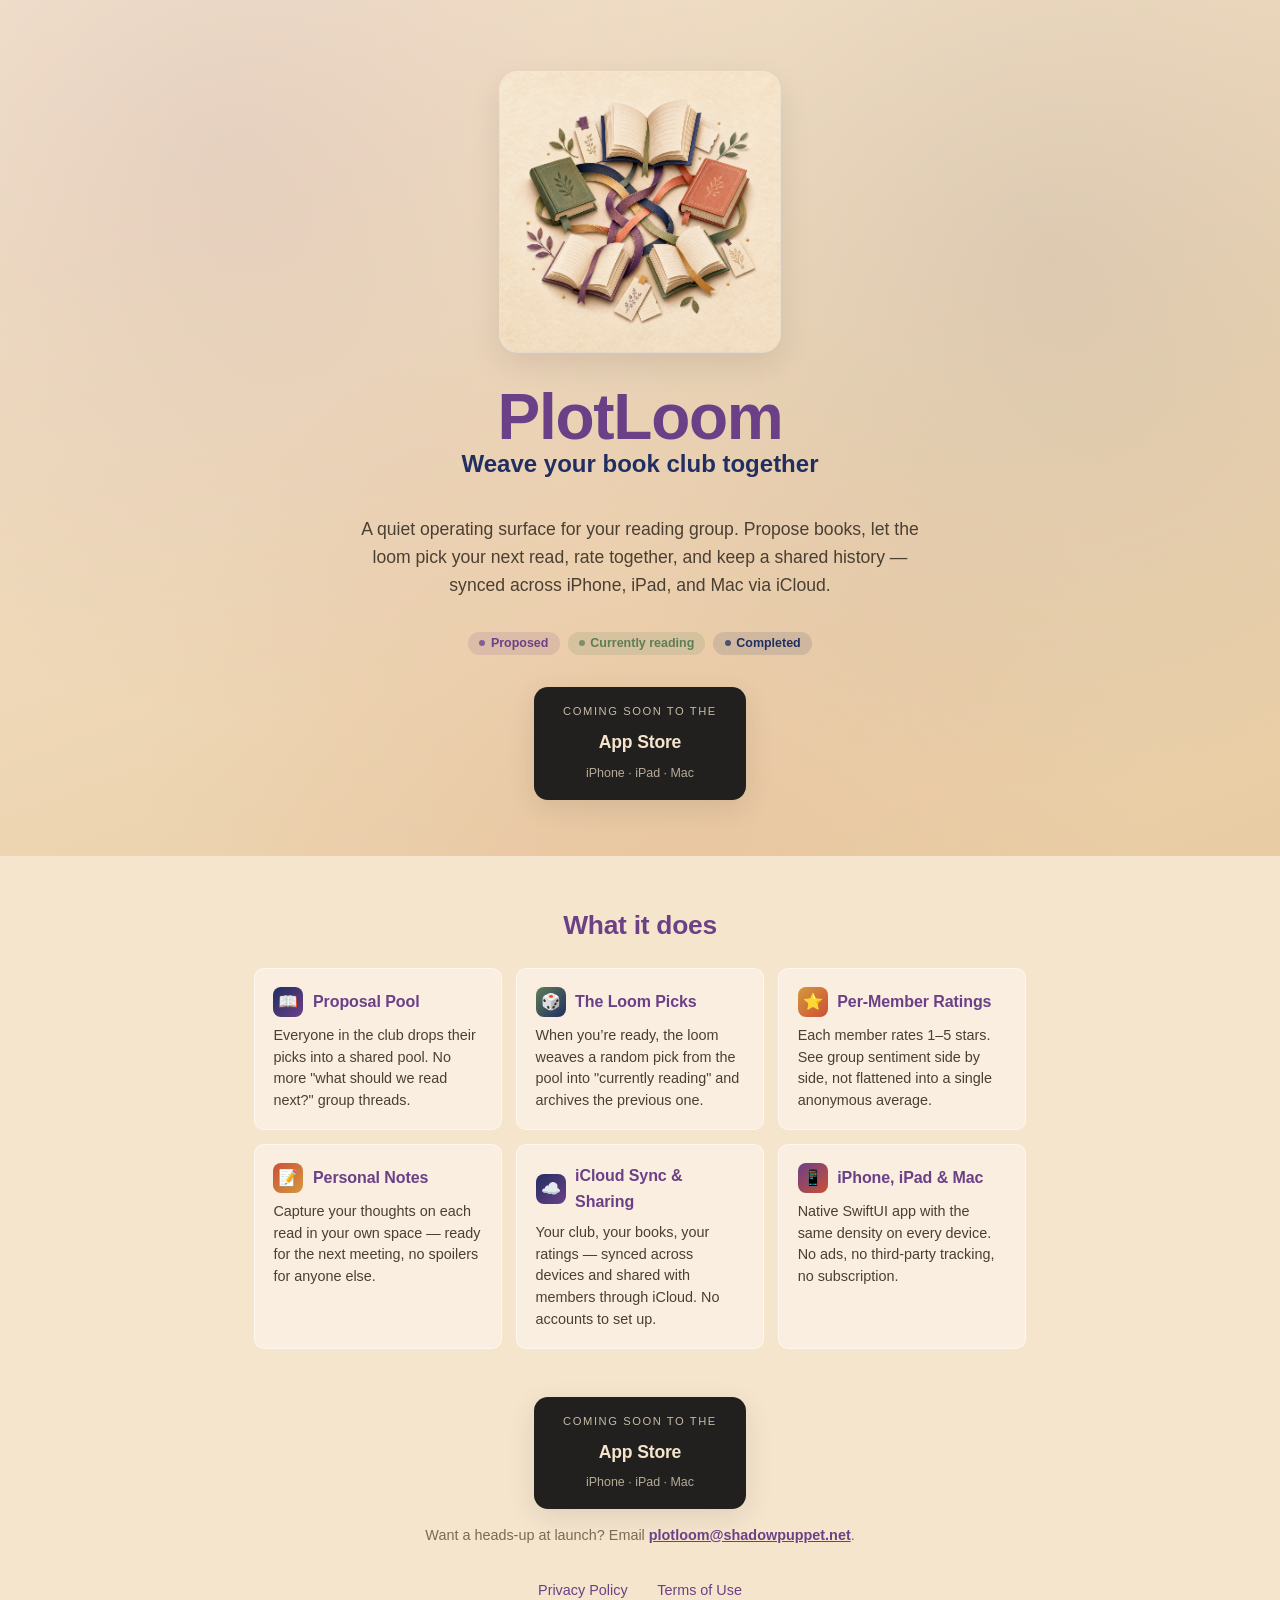
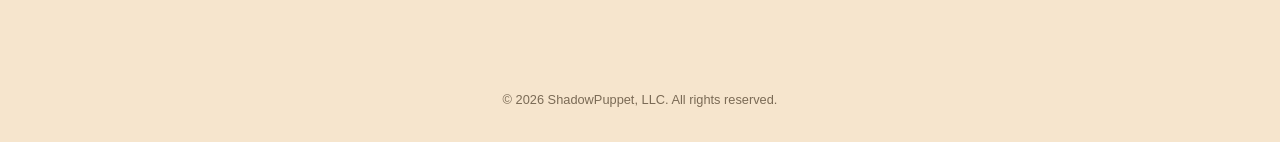
==== index.html @ 13420417 "Initial site with cream/paper landing page, privacy policy, and terms of use Coming-soon promo for P" ====
<!DOCTYPE html>
<html lang="en">
<head>
    <meta charset="UTF-8">
    <meta name="viewport" content="width=device-width, initial-scale=1.0, viewport-fit=cover">
    <meta name="theme-color" content="#F6E5CD" media="(prefers-color-scheme: light)">
    <meta name="theme-color" content="#171519" media="(prefers-color-scheme: dark)">
    <title>PlotLoom — Book Club Companion for iPhone, iPad &amp; Mac</title>
    <meta name="description" content="A quiet operating surface for your book club. Propose books, let the loom pick your next read, rate together, and keep a shared history — synced across iPhone, iPad, and Mac via iCloud.">
    <meta name="keywords" content="book club app, reading group app, book picker, book ratings, reading tracker, book club companion, iCloud book club, shared reading list, group reading app, book proposal pool, book club ratings, reading group iPhone, reading group iPad, book club Mac">
    <meta name="author" content="ShadowPuppet, LLC">

    <link rel="icon" type="image/png" sizes="128x128" href="assets/favicon-128.png">
    <link rel="apple-touch-icon" href="assets/app-icon-256.png">

    <!-- Social sharing -->
    <meta property="og:title" content="PlotLoom — Weave Your Book Club Together">
    <meta property="og:description" content="Propose books, let the loom pick your next read, rate together, and keep a shared history. iPhone, iPad, and Mac. Synced via iCloud.">
    <meta property="og:type" content="website">
    <meta property="og:url" content="https://plotloom.shadowpuppet.net/">
    <meta property="og:image" content="https://plotloom.shadowpuppet.net/assets/hero.png">
    <meta property="og:site_name" content="PlotLoom">
    <meta property="og:locale" content="en_US">
    <meta name="twitter:card" content="summary_large_image">
    <meta name="twitter:title" content="PlotLoom — Weave Your Book Club Together">
    <meta name="twitter:description" content="A quiet operating surface for your book club. Propose, pick, rate, and remember — together.">
    <meta name="twitter:image" content="https://plotloom.shadowpuppet.net/assets/hero.png">
    <link rel="canonical" href="https://plotloom.shadowpuppet.net/">

    <style>
        /* ---------- PlotLoom design tokens (mirror PlotLoomStyle.swift) ---------- */
        :root {
            --paper:        #F6E5CD;  /* PlotLoomStyle.paper */
            --parchment:    #E8CCA3;  /* PlotLoomStyle.parchment */
            --paper-deep:   #EFD8B5;
            --ink:          #21201F;  /* PlotLoomStyle.ink (light) */
            --ink-soft:     #4a3f33;
            --muted:        #7a6a55;
            --indigo:       #212E61;  /* PlotLoomStyle.indigo */
            --plum:         #6B4087;  /* PlotLoomStyle.plum + AccentColor */
            --plum-deep:    #4f2d65;
            --sage:         #5E7D57;  /* PlotLoomStyle.sage */
            --coral:        #CC4F36;  /* PlotLoomStyle.coral */
            --gold:         #D4993D;  /* PlotLoomStyle.gold */
            --card-fill:    rgba(255,255,255,0.36);
            --card-stroke:  rgba(255,255,255,0.50);
            --tint-bg:      rgba(107, 64, 135, 0.13);   /* plum @ 13% — matches TintedCapsuleLabel */
            --shadow-ink:   rgba(33, 32, 31, 0.10);
        }
        @media (prefers-color-scheme: dark) {
            :root {
                --paper:        #171519;  /* dark gradient stop 1 */
                --parchment:    #1F212E;  /* dark gradient stop 2 */
                --paper-deep:   #2E2133;  /* dark gradient stop 3 */
                --ink:          #F8EBD6;  /* PlotLoomStyle.ink (dark) */
                --ink-soft:     #d4c3a8;
                --muted:        #b8a088;
                --indigo:       #94A6F0;
                --plum:         #C291D6;
                --plum-deep:    #d49ab5;
                --sage:         #A8C290;
                --coral:        #F57A59;
                --gold:         #F0B85C;
                --card-fill:    rgba(255,255,255,0.06);
                --card-stroke:  rgba(255,255,255,0.14);
                --tint-bg:      rgba(194, 145, 214, 0.16);
                --shadow-ink:   rgba(0, 0, 0, 0.40);
            }
        }

        * { margin: 0; padding: 0; box-sizing: border-box; }
        html { -webkit-text-size-adjust: 100%; }
        body {
            font-family: -apple-system, BlinkMacSystemFont, "Segoe UI", Roboto, "Helvetica Neue", sans-serif;
            color: var(--ink);
            line-height: 1.6;
            background: var(--paper);
            -webkit-font-smoothing: antialiased;
            min-height: 100dvh;
        }
        a { color: var(--plum); }

        /* ---------- Hero (mirrors PlotLoomStyle.screenGradient) ---------- */
        .hero {
            background:
                radial-gradient(circle at 18% 18%, rgba(107, 64, 135, 0.10), transparent 45%),
                radial-gradient(circle at 82% 30%, rgba(33, 46, 97, 0.09), transparent 45%),
                radial-gradient(circle at 50% 92%, rgba(204, 79, 54, 0.08), transparent 50%),
                linear-gradient(160deg, var(--paper) 0%, var(--parchment) 100%);
            text-align: center;
            padding: clamp(2.5rem, 7vw, 4.5rem) clamp(1rem, 4vw, 2rem) clamp(2rem, 6vw, 3.5rem);
            position: relative;
            overflow: hidden;
        }
        @media (prefers-color-scheme: dark) {
            .hero {
                background:
                    radial-gradient(circle at 18% 18%, rgba(194, 145, 214, 0.12), transparent 45%),
                    radial-gradient(circle at 82% 30%, rgba(148, 166, 240, 0.10), transparent 45%),
                    linear-gradient(160deg, var(--paper) 0%, var(--parchment) 60%, var(--paper-deep) 100%);
            }
        }
        .hero-inner {
            display: flex;
            flex-direction: column;
            align-items: center;
            gap: clamp(1.2rem, 3vw, 2rem);
            max-width: 760px;
            margin: 0 auto;
            position: relative;
        }
        .hero-art {
            width: clamp(180px, 40vw, 280px);
            height: auto;
            border-radius: 18px;
            box-shadow:
                0 12px 32px var(--shadow-ink),
                0 0 0 1px var(--card-stroke);
            background: var(--paper);
        }
        .hero h1 {
            font-size: clamp(2.4rem, 9vw, 4rem);
            font-weight: 800;
            letter-spacing: -0.02em;
            color: var(--plum);
            line-height: 1.05;
        }
        .hero .tagline {
            font-size: clamp(1.1rem, 4vw, 1.5rem);
            margin-top: -0.4rem;
            color: var(--indigo);
            font-weight: 600;
        }
        .hero .subtitle {
            font-size: clamp(0.95rem, 2.8vw, 1.1rem);
            color: var(--ink-soft);
            max-width: 560px;
        }

        /* ---------- App-style status pills (mirrors TintedCapsuleLabel) ---------- */
        .pills {
            display: flex;
            flex-wrap: wrap;
            justify-content: center;
            gap: 0.5rem;
        }
        .pill {
            display: inline-flex;
            align-items: center;
            gap: 0.35rem;
            font-size: 0.78rem;
            font-weight: 600;
            padding: 0.35rem 0.7rem;
            border-radius: 999px;
            line-height: 1;
        }
        .pill.proposed { color: var(--plum);   background: rgba(107, 64, 135, 0.13); }
        .pill.current  { color: var(--sage);   background: rgba(94, 125, 87, 0.15); }
        .pill.completed{ color: var(--indigo); background: rgba(33, 46, 97, 0.13); }
        .pill.coral    { color: var(--coral);  background: rgba(204, 79, 54, 0.13); }
        .pill .dot { width: 6px; height: 6px; border-radius: 50%; background: currentColor; opacity: 0.75; }

        /* ---------- Coming-soon CTA ---------- */
        .coming-soon {
            display: inline-flex;
            flex-direction: column;
            align-items: center;
            gap: 0.45rem;
            background: var(--ink);
            color: var(--paper);
            text-decoration: none;
            padding: 1rem 1.8rem;
            border-radius: 14px;
            font-weight: 600;
            box-shadow: 0 8px 28px var(--shadow-ink);
            min-height: 64px;
            transition: transform 0.15s ease, box-shadow 0.15s ease;
        }
        .coming-soon:hover {
            transform: translateY(-2px);
            box-shadow: 0 12px 32px var(--shadow-ink);
        }
        .coming-soon .label-small {
            font-size: 0.7rem;
            text-transform: uppercase;
            letter-spacing: 0.14em;
            opacity: 0.78;
            font-weight: 500;
        }
        .coming-soon .label-big {
            font-size: 1.1rem;
            font-weight: 600;
            letter-spacing: -0.01em;
        }
        .coming-soon .platforms {
            font-size: 0.78rem;
            opacity: 0.7;
            font-weight: 400;
        }

        /* ---------- Content ---------- */
        .content {
            max-width: 820px;
            margin: 0 auto;
            padding: clamp(2rem, 5vw, 3rem) clamp(1rem, 4vw, 1.5rem);
        }
        .features h2 {
            color: var(--plum);
            font-size: clamp(1.3rem, 4vw, 1.65rem);
            margin-bottom: 1.4rem;
            text-align: center;
            font-weight: 700;
            letter-spacing: -0.01em;
        }
        .feature-grid {
            display: grid;
            grid-template-columns: repeat(auto-fit, minmax(min(100%, 240px), 1fr));
            gap: 0.9rem;
            margin-bottom: 2rem;
        }
        /* Card style mirrors plotLoomCard modifier: white @ 36% fill, white @ 50% stroke, radius 8 */
        .feature {
            background: var(--card-fill);
            border-radius: 10px;
            padding: 1.1rem 1.15rem;
            border: 1px solid var(--card-stroke);
            display: flex;
            flex-direction: column;
            gap: 0.5rem;
        }
        .feature-head {
            display: flex;
            align-items: center;
            gap: 0.6rem;
        }
        .feature-icon {
            width: 30px;
            height: 30px;
            border-radius: 8px;
            display: flex;
            align-items: center;
            justify-content: center;
            font-size: 1rem;
            color: var(--paper);
            flex-shrink: 0;
        }
        .feature-icon.plum   { background: linear-gradient(135deg, var(--indigo), var(--plum)); }
        .feature-icon.sage   { background: linear-gradient(135deg, var(--sage), var(--indigo)); }
        .feature-icon.coral  { background: linear-gradient(135deg, var(--coral), var(--gold)); }
        .feature-icon.gold   { background: linear-gradient(135deg, var(--gold), var(--coral)); }
        .feature-icon.indigo { background: linear-gradient(135deg, var(--indigo), var(--plum)); }
        .feature-icon.plumcoral { background: linear-gradient(135deg, var(--plum), var(--coral)); }

        .feature strong {
            color: var(--plum);
            font-size: 1rem;
            font-weight: 700;
            letter-spacing: -0.005em;
        }
        .feature p {
            font-size: 0.9rem;
            color: var(--ink-soft);
            line-height: 1.5;
        }

        /* ---------- Mid CTA + notify ---------- */
        .mid-cta {
            text-align: center;
            margin: clamp(2rem, 6vw, 3rem) 0 1rem;
        }
        .mid-cta .notify-line {
            margin-top: 0.9rem;
            font-size: 0.9rem;
            color: var(--muted);
        }
        .mid-cta .notify-line a { font-weight: 600; }

        .links {
            text-align: center;
            margin: 2rem 0 1rem;
            font-size: 0.9rem;
        }
        .links a {
            color: var(--plum);
            text-decoration: none;
            margin: 0 0.8rem;
        }
        .links a:hover { text-decoration: underline; }

        footer {
            text-align: center;
            padding: 1.5rem 1rem 2rem;
            padding-bottom: max(2rem, env(safe-area-inset-bottom));
            font-size: 0.8rem;
            color: var(--muted);
        }

        @media (prefers-reduced-motion: reduce) {
            * { transition: none !important; animation: none !important; }
        }
    </style>
</head>
<body>
    <div class="hero">
        <div class="hero-inner">
            <img class="hero-art" src="assets/hero.png" alt="Open books woven together with colored ribbons, surrounded by parchment bookmarks and pressed leaves" width="600" height="600">

            <div>
                <h1>PlotLoom</h1>
                <div class="tagline">Weave your book club together</div>
            </div>

            <div class="subtitle">A quiet operating surface for your reading group. Propose books, let the loom pick your next read, rate together, and keep a shared history — synced across iPhone, iPad, and Mac via iCloud.</div>

            <div class="pills" aria-label="Book status types in PlotLoom">
                <span class="pill proposed"><span class="dot"></span>Proposed</span>
                <span class="pill current"><span class="dot"></span>Currently reading</span>
                <span class="pill completed"><span class="dot"></span>Completed</span>
            </div>

            <a href="mailto:plotloom@shadowpuppet.net?subject=Notify%20me%20when%20PlotLoom%20launches" class="coming-soon" aria-label="Email plotloom@shadowpuppet.net to be notified when PlotLoom launches">
                <span class="label-small">Coming soon to the</span>
                <span class="label-big">App Store</span>
                <span class="platforms">iPhone · iPad · Mac</span>
            </a>
        </div>
    </div>

    <div class="content">
        <div class="features">
            <h2>What it does</h2>
            <div class="feature-grid">
                <div class="feature">
                    <div class="feature-head">
                        <div class="feature-icon plum" aria-hidden="true">📖</div>
                        <strong>Proposal Pool</strong>
                    </div>
                    <p>Everyone in the club drops their picks into a shared pool. No more &quot;what should we read next?&quot; group threads.</p>
                </div>
                <div class="feature">
                    <div class="feature-head">
                        <div class="feature-icon sage" aria-hidden="true">🎲</div>
                        <strong>The Loom Picks</strong>
                    </div>
                    <p>When you&rsquo;re ready, the loom weaves a random pick from the pool into &quot;currently reading&quot; and archives the previous one.</p>
                </div>
                <div class="feature">
                    <div class="feature-head">
                        <div class="feature-icon gold" aria-hidden="true">⭐</div>
                        <strong>Per-Member Ratings</strong>
                    </div>
                    <p>Each member rates 1&ndash;5 stars. See group sentiment side by side, not flattened into a single anonymous average.</p>
                </div>
                <div class="feature">
                    <div class="feature-head">
                        <div class="feature-icon coral" aria-hidden="true">📝</div>
                        <strong>Personal Notes</strong>
                    </div>
                    <p>Capture your thoughts on each read in your own space &mdash; ready for the next meeting, no spoilers for anyone else.</p>
                </div>
                <div class="feature">
                    <div class="feature-head">
                        <div class="feature-icon indigo" aria-hidden="true">☁️</div>
                        <strong>iCloud Sync &amp; Sharing</strong>
                    </div>
                    <p>Your club, your books, your ratings &mdash; synced across devices and shared with members through iCloud. No accounts to set up.</p>
                </div>
                <div class="feature">
                    <div class="feature-head">
                        <div class="feature-icon plumcoral" aria-hidden="true">📱</div>
                        <strong>iPhone, iPad &amp; Mac</strong>
                    </div>
                    <p>Native SwiftUI app with the same density on every device. No ads, no third-party tracking, no subscription.</p>
                </div>
            </div>
        </div>

        <div class="mid-cta">
            <a href="mailto:plotloom@shadowpuppet.net?subject=Notify%20me%20when%20PlotLoom%20launches" class="coming-soon" aria-label="Email plotloom@shadowpuppet.net to be notified when PlotLoom launches">
                <span class="label-small">Coming soon to the</span>
                <span class="label-big">App Store</span>
                <span class="platforms">iPhone · iPad · Mac</span>
            </a>
            <div class="notify-line">
                Want a heads-up at launch? Email <a href="mailto:plotloom@shadowpuppet.net">plotloom@shadowpuppet.net</a>.
            </div>
        </div>

        <div class="links">
            <a href="privacy.html">Privacy Policy</a>
            <a href="terms.html">Terms of Use</a>
        </div>
    </div>

    <footer>
        &copy; 2026 ShadowPuppet, LLC. All rights reserved.
    </footer>
</body>
</html>
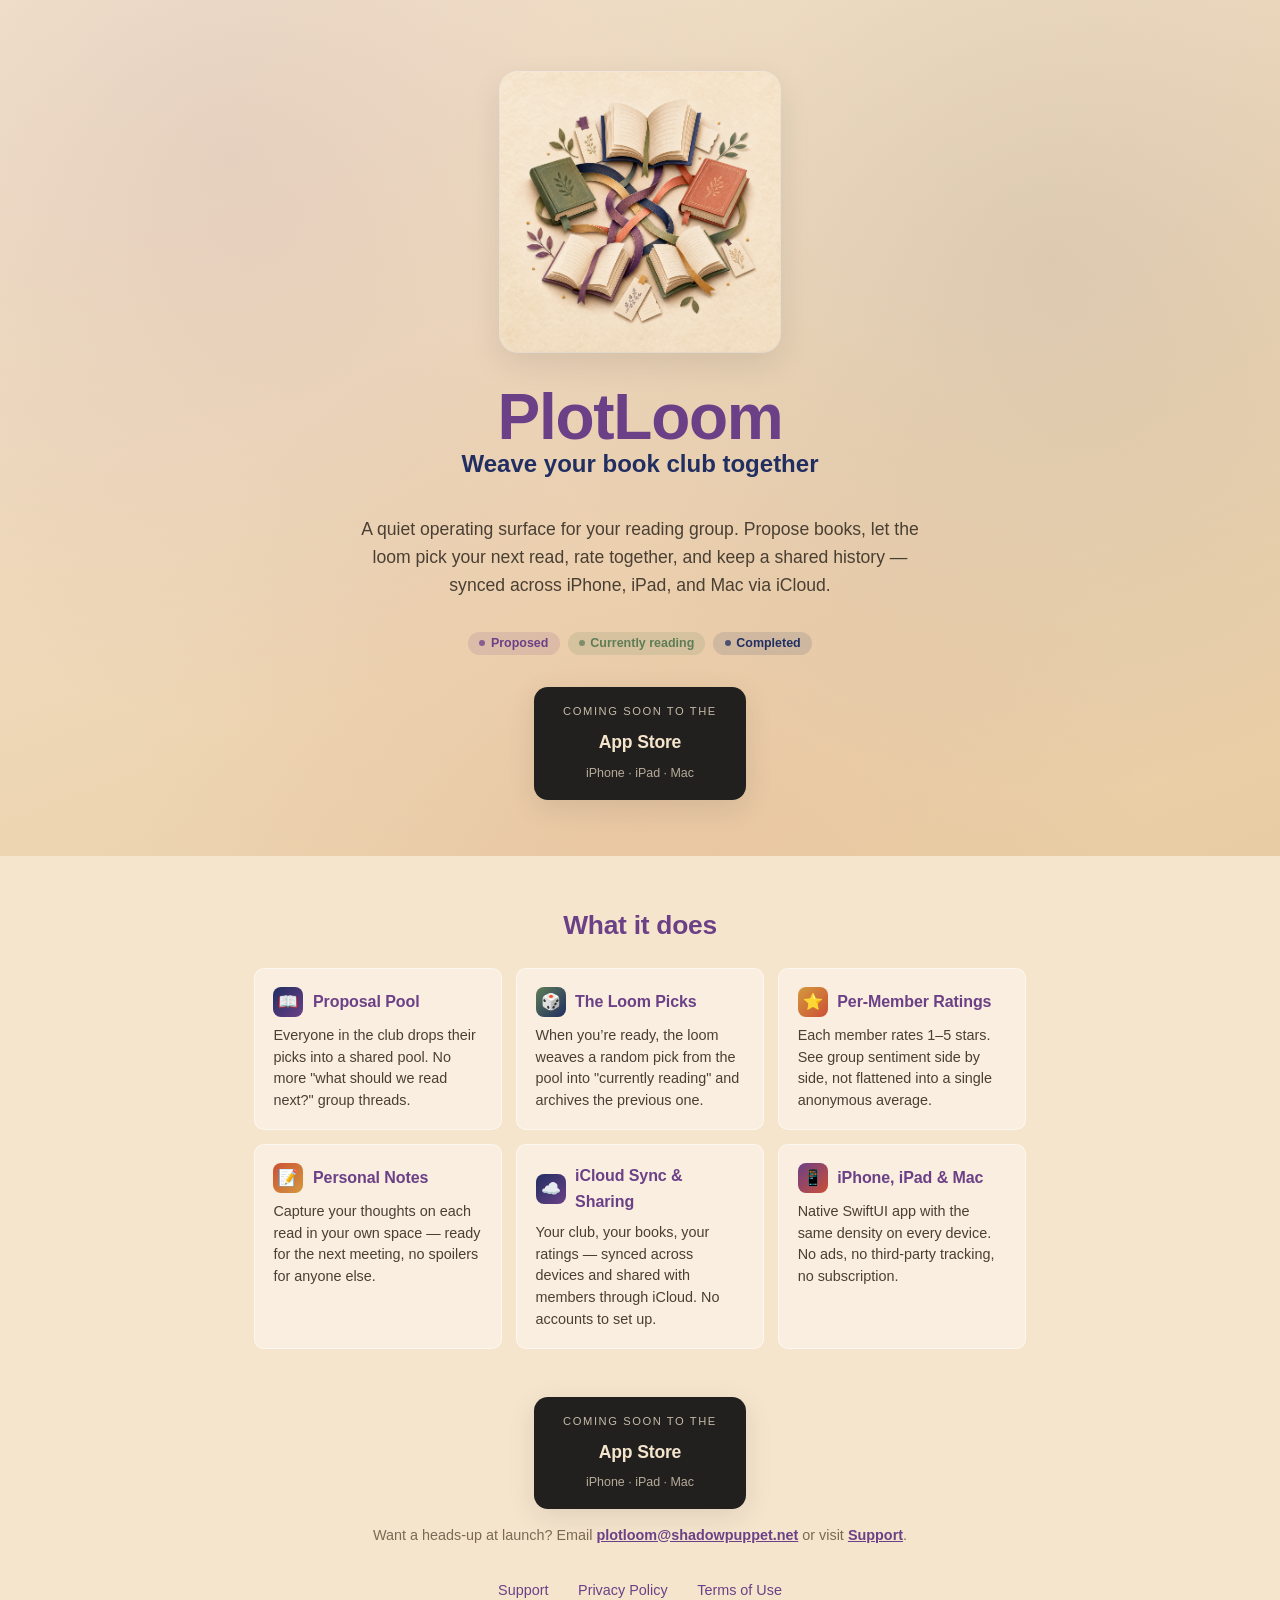
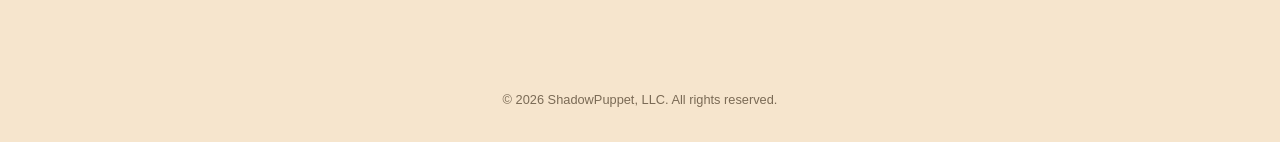
==== commit 8efda19c: "Add /support page with FAQ and contact email Provides an App Store Connect-suitable Support URL: htt" ====
--- a/index.html
+++ b/index.html
@@ -382,11 +382,12 @@
                 <span class="platforms">iPhone · iPad · Mac</span>
             </a>
             <div class="notify-line">
-                Want a heads-up at launch? Email <a href="mailto:plotloom@shadowpuppet.net">plotloom@shadowpuppet.net</a>.
+                Want a heads-up at launch? Email <a href="mailto:plotloom@shadowpuppet.net">plotloom@shadowpuppet.net</a> or visit <a href="support.html">Support</a>.
             </div>
         </div>
 
         <div class="links">
+            <a href="support.html">Support</a>
             <a href="privacy.html">Privacy Policy</a>
             <a href="terms.html">Terms of Use</a>
         </div>
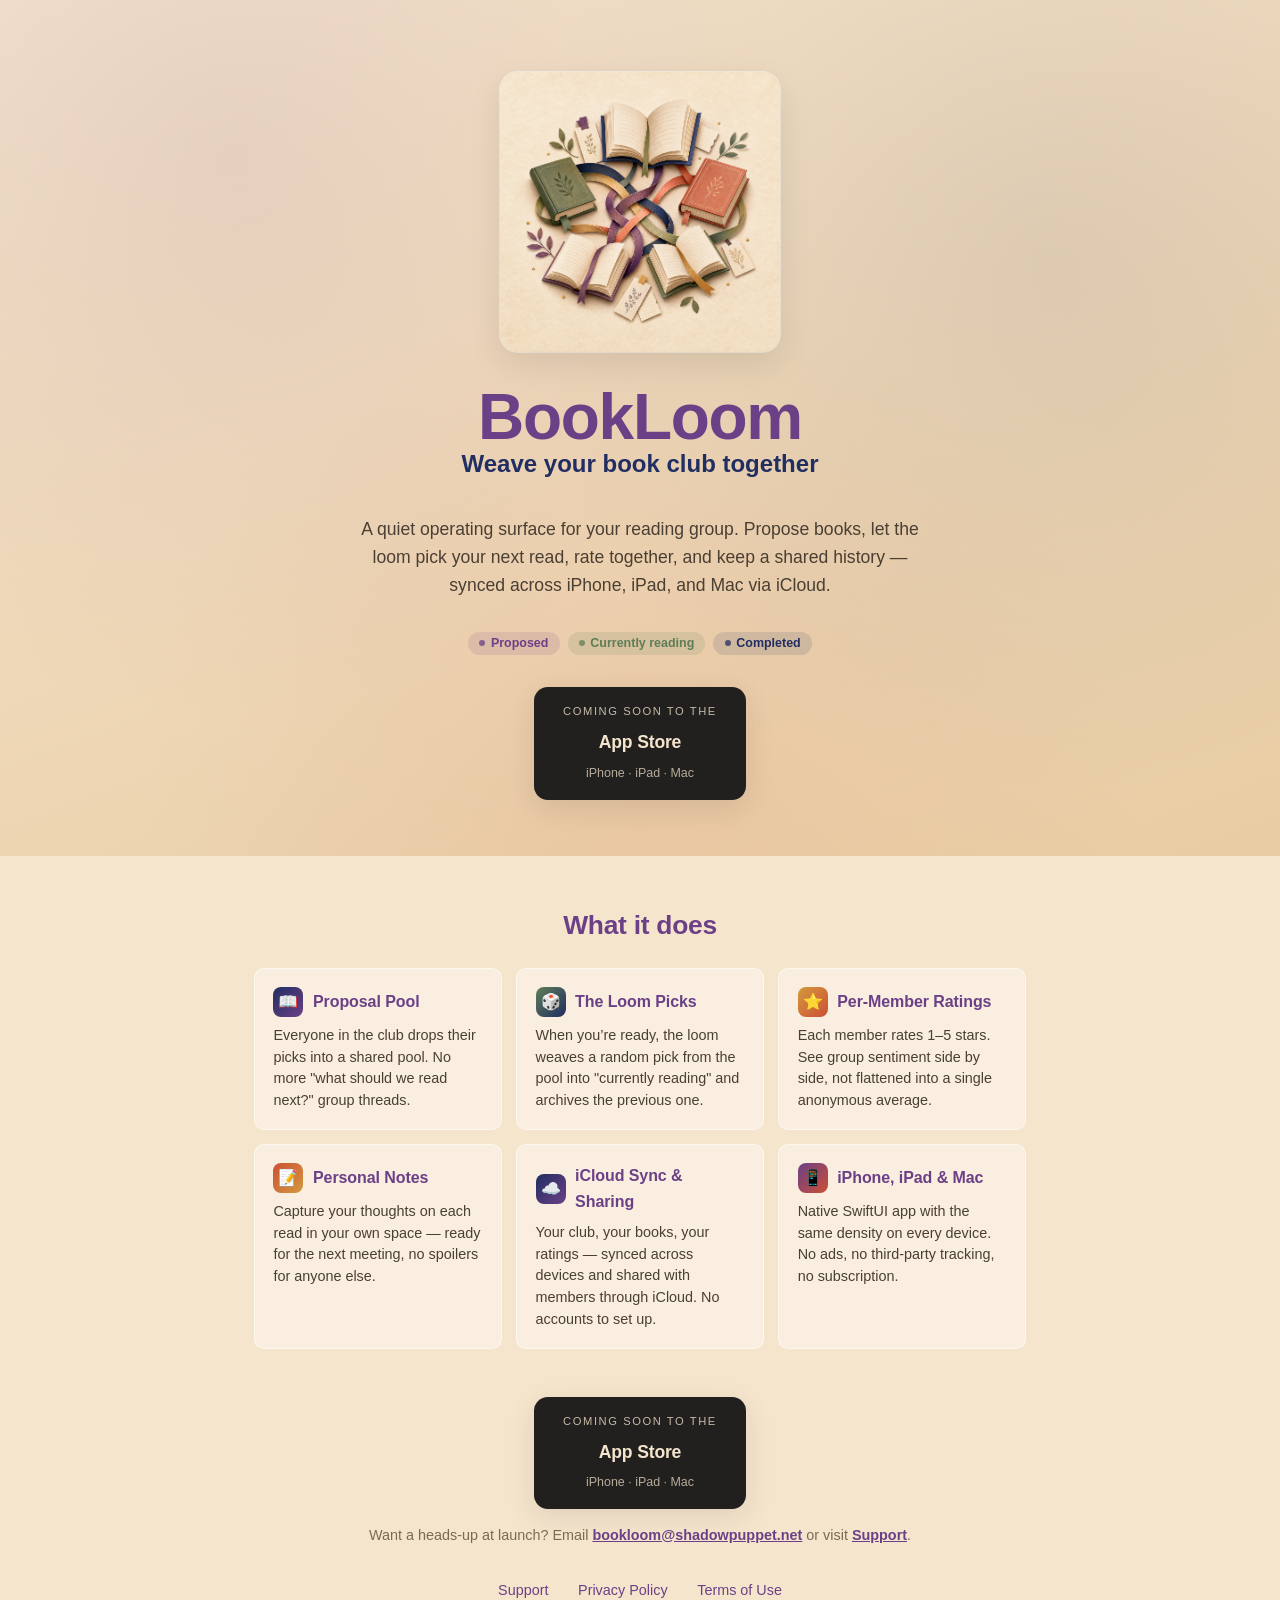
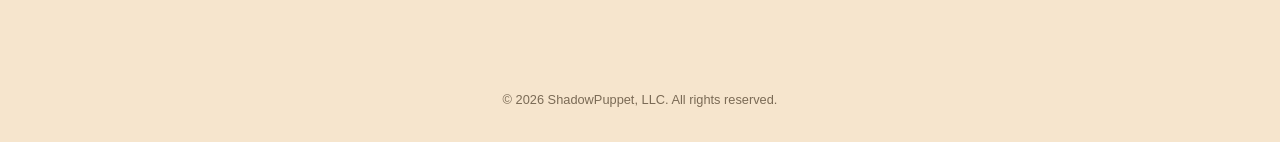
==== commit 8079e52c: "update name" ====
--- a/index.html
+++ b/index.html
@@ -5,7 +5,7 @@
     <meta name="viewport" content="width=device-width, initial-scale=1.0, viewport-fit=cover">
     <meta name="theme-color" content="#F6E5CD" media="(prefers-color-scheme: light)">
     <meta name="theme-color" content="#171519" media="(prefers-color-scheme: dark)">
-    <title>PlotLoom — Book Club Companion for iPhone, iPad &amp; Mac</title>
+    <title>BookLoom: Book Club Planner for iPhone, iPad &amp; Mac</title>
     <meta name="description" content="A quiet operating surface for your book club. Propose books, let the loom pick your next read, rate together, and keep a shared history — synced across iPhone, iPad, and Mac via iCloud.">
     <meta name="keywords" content="book club app, reading group app, book picker, book ratings, reading tracker, book club companion, iCloud book club, shared reading list, group reading app, book proposal pool, book club ratings, reading group iPhone, reading group iPad, book club Mac">
     <meta name="author" content="ShadowPuppet, LLC">
@@ -14,34 +14,34 @@
     <link rel="apple-touch-icon" href="assets/app-icon-256.png">
 
     <!-- Social sharing -->
-    <meta property="og:title" content="PlotLoom — Weave Your Book Club Together">
+    <meta property="og:title" content="BookLoom: Book Club Planner">
     <meta property="og:description" content="Propose books, let the loom pick your next read, rate together, and keep a shared history. iPhone, iPad, and Mac. Synced via iCloud.">
     <meta property="og:type" content="website">
-    <meta property="og:url" content="https://plotloom.shadowpuppet.net/">
-    <meta property="og:image" content="https://plotloom.shadowpuppet.net/assets/hero.png">
-    <meta property="og:site_name" content="PlotLoom">
+    <meta property="og:url" content="https://bookloom.shadowpuppet.net/">
+    <meta property="og:image" content="https://bookloom.shadowpuppet.net/assets/hero.png">
+    <meta property="og:site_name" content="BookLoom">
     <meta property="og:locale" content="en_US">
     <meta name="twitter:card" content="summary_large_image">
-    <meta name="twitter:title" content="PlotLoom — Weave Your Book Club Together">
+    <meta name="twitter:title" content="BookLoom: Book Club Planner">
     <meta name="twitter:description" content="A quiet operating surface for your book club. Propose, pick, rate, and remember — together.">
-    <meta name="twitter:image" content="https://plotloom.shadowpuppet.net/assets/hero.png">
-    <link rel="canonical" href="https://plotloom.shadowpuppet.net/">
+    <meta name="twitter:image" content="https://bookloom.shadowpuppet.net/assets/hero.png">
+    <link rel="canonical" href="https://bookloom.shadowpuppet.net/">
 
     <style>
-        /* ---------- PlotLoom design tokens (mirror PlotLoomStyle.swift) ---------- */
+        /* ---------- BookLoom design tokens (mirror BookLoomStyle.swift) ---------- */
         :root {
-            --paper:        #F6E5CD;  /* PlotLoomStyle.paper */
-            --parchment:    #E8CCA3;  /* PlotLoomStyle.parchment */
+            --paper:        #F6E5CD;  /* BookLoomStyle.paper */
+            --parchment:    #E8CCA3;  /* BookLoomStyle.parchment */
             --paper-deep:   #EFD8B5;
-            --ink:          #21201F;  /* PlotLoomStyle.ink (light) */
+            --ink:          #21201F;  /* BookLoomStyle.ink (light) */
             --ink-soft:     #4a3f33;
             --muted:        #7a6a55;
-            --indigo:       #212E61;  /* PlotLoomStyle.indigo */
-            --plum:         #6B4087;  /* PlotLoomStyle.plum + AccentColor */
+            --indigo:       #212E61;  /* BookLoomStyle.indigo */
+            --plum:         #6B4087;  /* BookLoomStyle.plum + AccentColor */
             --plum-deep:    #4f2d65;
-            --sage:         #5E7D57;  /* PlotLoomStyle.sage */
-            --coral:        #CC4F36;  /* PlotLoomStyle.coral */
-            --gold:         #D4993D;  /* PlotLoomStyle.gold */
+            --sage:         #5E7D57;  /* BookLoomStyle.sage */
+            --coral:        #CC4F36;  /* BookLoomStyle.coral */
+            --gold:         #D4993D;  /* BookLoomStyle.gold */
             --card-fill:    rgba(255,255,255,0.36);
             --card-stroke:  rgba(255,255,255,0.50);
             --tint-bg:      rgba(107, 64, 135, 0.13);   /* plum @ 13% — matches TintedCapsuleLabel */
@@ -52,7 +52,7 @@
                 --paper:        #171519;  /* dark gradient stop 1 */
                 --parchment:    #1F212E;  /* dark gradient stop 2 */
                 --paper-deep:   #2E2133;  /* dark gradient stop 3 */
-                --ink:          #F8EBD6;  /* PlotLoomStyle.ink (dark) */
+                --ink:          #F8EBD6;  /* BookLoomStyle.ink (dark) */
                 --ink-soft:     #d4c3a8;
                 --muted:        #b8a088;
                 --indigo:       #94A6F0;
@@ -80,7 +80,7 @@
         }
         a { color: var(--plum); }
 
-        /* ---------- Hero (mirrors PlotLoomStyle.screenGradient) ---------- */
+        /* ---------- Hero (mirrors BookLoomStyle.screenGradient) ---------- */
         .hero {
             background:
                 radial-gradient(circle at 18% 18%, rgba(107, 64, 135, 0.10), transparent 45%),
@@ -218,7 +218,7 @@
             gap: 0.9rem;
             margin-bottom: 2rem;
         }
-        /* Card style mirrors plotLoomCard modifier: white @ 36% fill, white @ 50% stroke, radius 8 */
+        /* Card style mirrors bookLoomCard modifier: white @ 36% fill, white @ 50% stroke, radius 8 */
         .feature {
             background: var(--card-fill);
             border-radius: 10px;
@@ -306,19 +306,19 @@
             <img class="hero-art" src="assets/hero.png" alt="Open books woven together with colored ribbons, surrounded by parchment bookmarks and pressed leaves" width="600" height="600">
 
             <div>
-                <h1>PlotLoom</h1>
+                <h1>BookLoom</h1>
                 <div class="tagline">Weave your book club together</div>
             </div>
 
             <div class="subtitle">A quiet operating surface for your reading group. Propose books, let the loom pick your next read, rate together, and keep a shared history — synced across iPhone, iPad, and Mac via iCloud.</div>
 
-            <div class="pills" aria-label="Book status types in PlotLoom">
+            <div class="pills" aria-label="Book status types in BookLoom">
                 <span class="pill proposed"><span class="dot"></span>Proposed</span>
                 <span class="pill current"><span class="dot"></span>Currently reading</span>
                 <span class="pill completed"><span class="dot"></span>Completed</span>
             </div>
 
-            <a href="mailto:plotloom@shadowpuppet.net?subject=Notify%20me%20when%20PlotLoom%20launches" class="coming-soon" aria-label="Email plotloom@shadowpuppet.net to be notified when PlotLoom launches">
+            <a href="mailto:bookloom@shadowpuppet.net?subject=Notify%20me%20when%20BookLoom%20launches" class="coming-soon" aria-label="Email bookloom@shadowpuppet.net to be notified when BookLoom launches">
                 <span class="label-small">Coming soon to the</span>
                 <span class="label-big">App Store</span>
                 <span class="platforms">iPhone · iPad · Mac</span>
@@ -376,13 +376,13 @@
         </div>
 
         <div class="mid-cta">
-            <a href="mailto:plotloom@shadowpuppet.net?subject=Notify%20me%20when%20PlotLoom%20launches" class="coming-soon" aria-label="Email plotloom@shadowpuppet.net to be notified when PlotLoom launches">
+            <a href="mailto:bookloom@shadowpuppet.net?subject=Notify%20me%20when%20BookLoom%20launches" class="coming-soon" aria-label="Email bookloom@shadowpuppet.net to be notified when BookLoom launches">
                 <span class="label-small">Coming soon to the</span>
                 <span class="label-big">App Store</span>
                 <span class="platforms">iPhone · iPad · Mac</span>
             </a>
             <div class="notify-line">
-                Want a heads-up at launch? Email <a href="mailto:plotloom@shadowpuppet.net">plotloom@shadowpuppet.net</a> or visit <a href="support.html">Support</a>.
+                Want a heads-up at launch? Email <a href="mailto:bookloom@shadowpuppet.net">bookloom@shadowpuppet.net</a> or visit <a href="support.html">Support</a>.
             </div>
         </div>
 
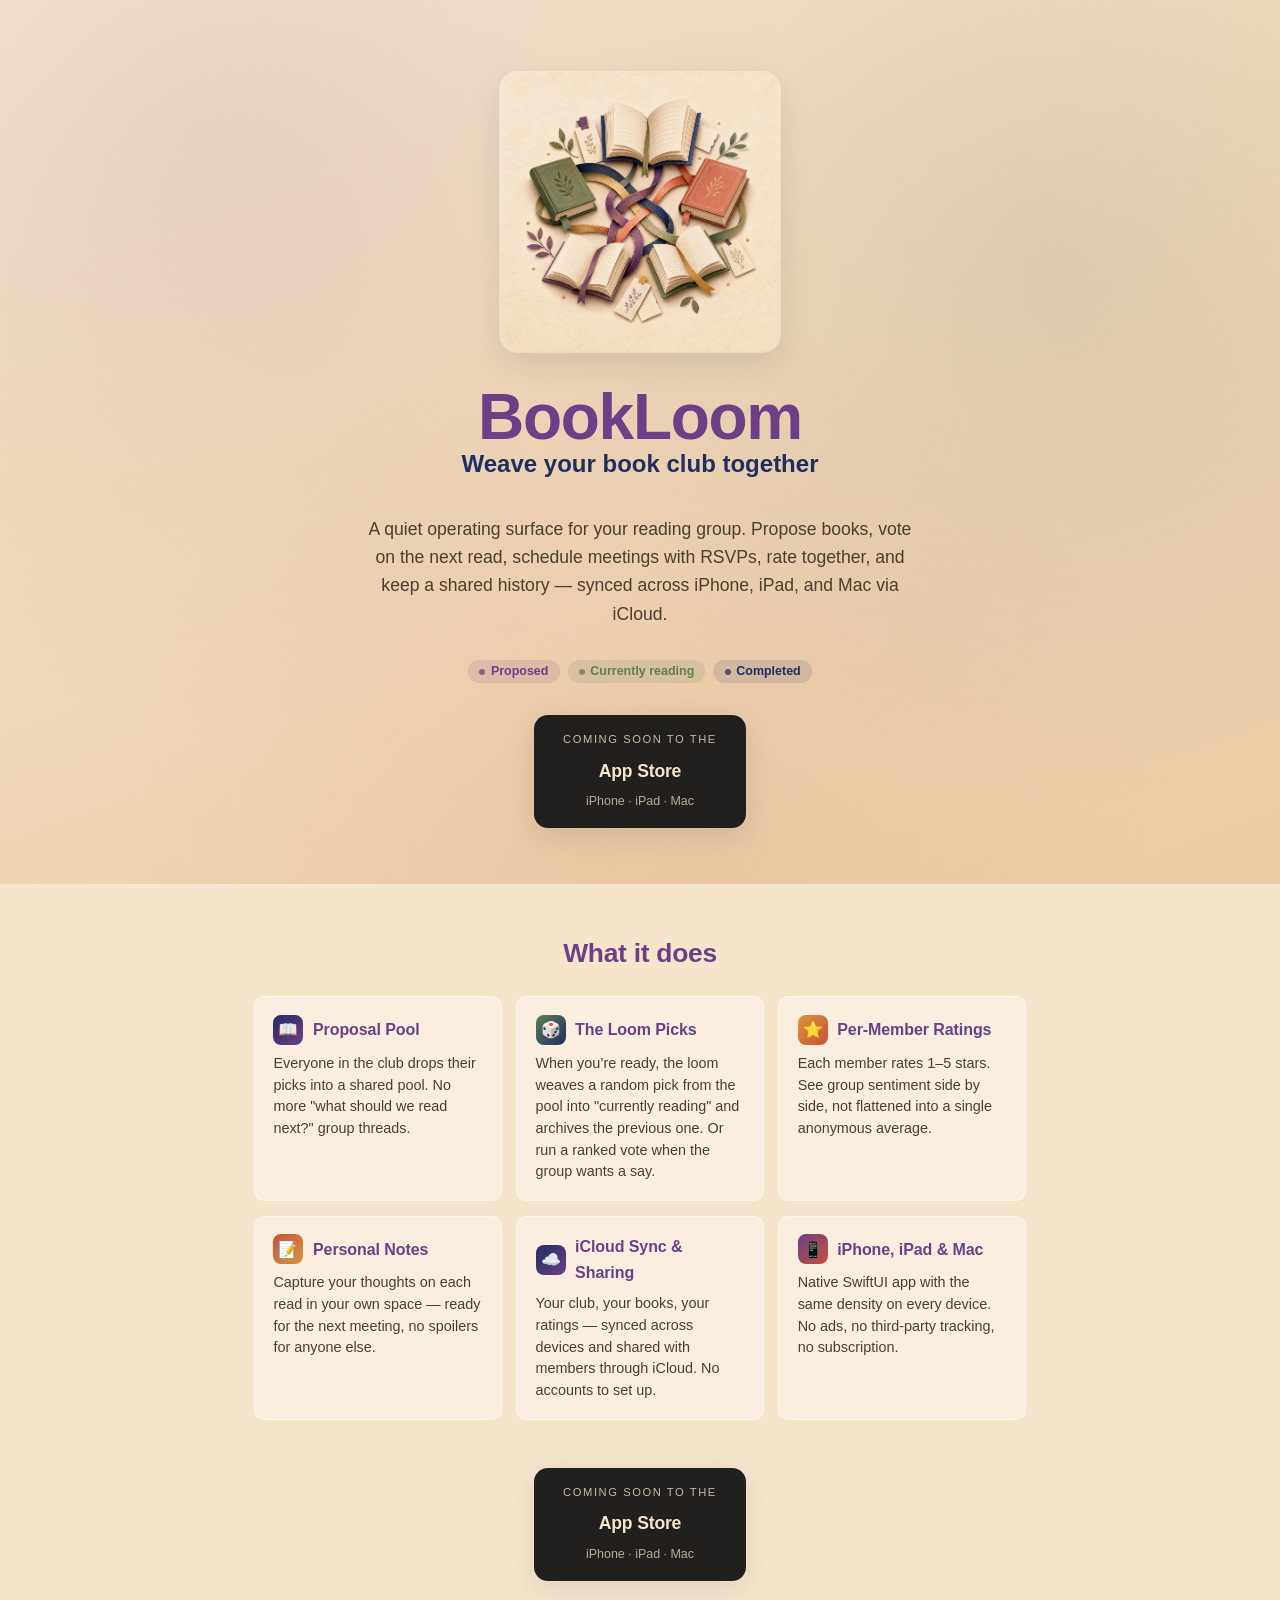
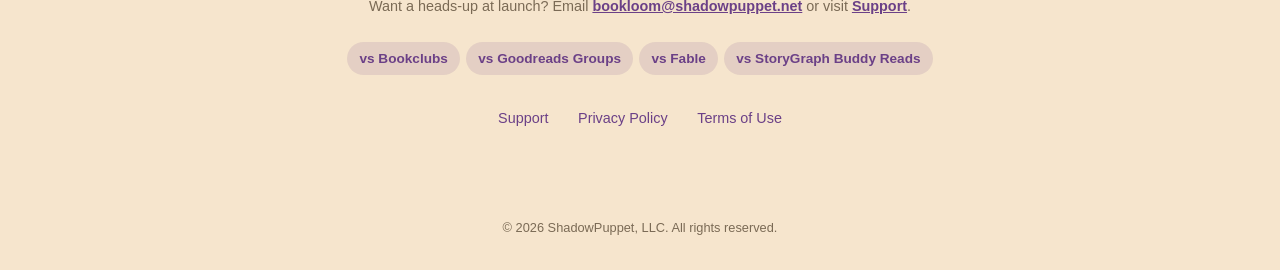
==== commit 3bc4acd2: "feat: add /vs/ comparison pages, SEO manifest, and JSON-LD - /vs/bookclubs/, /vs/goodreads/, /vs/fab" ====
--- a/index.html
+++ b/index.html
@@ -5,300 +5,69 @@
     <meta name="viewport" content="width=device-width, initial-scale=1.0, viewport-fit=cover">
     <meta name="theme-color" content="#F6E5CD" media="(prefers-color-scheme: light)">
     <meta name="theme-color" content="#171519" media="(prefers-color-scheme: dark)">
-    <title>BookLoom: Book Club Planner for iPhone, iPad &amp; Mac</title>
-    <meta name="description" content="A quiet operating surface for your book club. Propose books, let the loom pick your next read, rate together, and keep a shared history — synced across iPhone, iPad, and Mac via iCloud.">
-    <meta name="keywords" content="book club app, reading group app, book picker, book ratings, reading tracker, book club companion, iCloud book club, shared reading list, group reading app, book proposal pool, book club ratings, reading group iPhone, reading group iPad, book club Mac">
+    <title>BookLoom — Private Book Club App with Voting, Meetings &amp; iCloud Sync (iPhone, iPad, Mac)</title>
+    <meta name="description" content="Run your book club without ads or accounts. Propose books, vote on the next read, schedule meetings with RSVPs, and rate together — synced via iCloud.">
+    <meta name="keywords" content="book club app, private book club, reading group app, book club voting, ranked choice voting books, book club meetings, RSVP book club, iCloud book club, book club planner, book picker app, book ratings, reading tracker, book club companion, shared reading list, group reading app, book proposal pool, book club ratings, reading group iPhone, reading group iPad, book club Mac">
     <meta name="author" content="ShadowPuppet, LLC">
 
     <link rel="icon" type="image/png" sizes="128x128" href="assets/favicon-128.png">
     <link rel="apple-touch-icon" href="assets/app-icon-256.png">
+    <link rel="manifest" href="/manifest.webmanifest">
+    <link rel="stylesheet" href="/assets/site.css">
 
     <!-- Social sharing -->
-    <meta property="og:title" content="BookLoom: Book Club Planner">
-    <meta property="og:description" content="Propose books, let the loom pick your next read, rate together, and keep a shared history. iPhone, iPad, and Mac. Synced via iCloud.">
+    <meta property="og:title" content="BookLoom — Private Book Club App with Voting, Meetings &amp; iCloud Sync">
+    <meta property="og:description" content="Propose books, vote on the next read, schedule meetings with RSVPs, rate together, and keep a shared history. iPhone, iPad, and Mac. Synced via iCloud — no accounts, no ads.">
     <meta property="og:type" content="website">
     <meta property="og:url" content="https://bookloom.shadowpuppet.net/">
     <meta property="og:image" content="https://bookloom.shadowpuppet.net/assets/hero.png">
     <meta property="og:site_name" content="BookLoom">
     <meta property="og:locale" content="en_US">
     <meta name="twitter:card" content="summary_large_image">
-    <meta name="twitter:title" content="BookLoom: Book Club Planner">
-    <meta name="twitter:description" content="A quiet operating surface for your book club. Propose, pick, rate, and remember — together.">
+    <meta name="twitter:title" content="BookLoom — Private Book Club App">
+    <meta name="twitter:description" content="A quiet operating surface for your book club. Propose, vote, meet, rate — together.">
     <meta name="twitter:image" content="https://bookloom.shadowpuppet.net/assets/hero.png">
     <link rel="canonical" href="https://bookloom.shadowpuppet.net/">
 
-    <style>
-        /* ---------- BookLoom design tokens (mirror BookLoomStyle.swift) ---------- */
-        :root {
-            --paper:        #F6E5CD;  /* BookLoomStyle.paper */
-            --parchment:    #E8CCA3;  /* BookLoomStyle.parchment */
-            --paper-deep:   #EFD8B5;
-            --ink:          #21201F;  /* BookLoomStyle.ink (light) */
-            --ink-soft:     #4a3f33;
-            --muted:        #7a6a55;
-            --indigo:       #212E61;  /* BookLoomStyle.indigo */
-            --plum:         #6B4087;  /* BookLoomStyle.plum + AccentColor */
-            --plum-deep:    #4f2d65;
-            --sage:         #5E7D57;  /* BookLoomStyle.sage */
-            --coral:        #CC4F36;  /* BookLoomStyle.coral */
-            --gold:         #D4993D;  /* BookLoomStyle.gold */
-            --card-fill:    rgba(255,255,255,0.36);
-            --card-stroke:  rgba(255,255,255,0.50);
-            --tint-bg:      rgba(107, 64, 135, 0.13);   /* plum @ 13% — matches TintedCapsuleLabel */
-            --shadow-ink:   rgba(33, 32, 31, 0.10);
-        }
-        @media (prefers-color-scheme: dark) {
-            :root {
-                --paper:        #171519;  /* dark gradient stop 1 */
-                --parchment:    #1F212E;  /* dark gradient stop 2 */
-                --paper-deep:   #2E2133;  /* dark gradient stop 3 */
-                --ink:          #F8EBD6;  /* BookLoomStyle.ink (dark) */
-                --ink-soft:     #d4c3a8;
-                --muted:        #b8a088;
-                --indigo:       #94A6F0;
-                --plum:         #C291D6;
-                --plum-deep:    #d49ab5;
-                --sage:         #A8C290;
-                --coral:        #F57A59;
-                --gold:         #F0B85C;
-                --card-fill:    rgba(255,255,255,0.06);
-                --card-stroke:  rgba(255,255,255,0.14);
-                --tint-bg:      rgba(194, 145, 214, 0.16);
-                --shadow-ink:   rgba(0, 0, 0, 0.40);
-            }
-        }
-
-        * { margin: 0; padding: 0; box-sizing: border-box; }
-        html { -webkit-text-size-adjust: 100%; }
-        body {
-            font-family: -apple-system, BlinkMacSystemFont, "Segoe UI", Roboto, "Helvetica Neue", sans-serif;
-            color: var(--ink);
-            line-height: 1.6;
-            background: var(--paper);
-            -webkit-font-smoothing: antialiased;
-            min-height: 100dvh;
-        }
-        a { color: var(--plum); }
-
-        /* ---------- Hero (mirrors BookLoomStyle.screenGradient) ---------- */
-        .hero {
-            background:
-                radial-gradient(circle at 18% 18%, rgba(107, 64, 135, 0.10), transparent 45%),
-                radial-gradient(circle at 82% 30%, rgba(33, 46, 97, 0.09), transparent 45%),
-                radial-gradient(circle at 50% 92%, rgba(204, 79, 54, 0.08), transparent 50%),
-                linear-gradient(160deg, var(--paper) 0%, var(--parchment) 100%);
-            text-align: center;
-            padding: clamp(2.5rem, 7vw, 4.5rem) clamp(1rem, 4vw, 2rem) clamp(2rem, 6vw, 3.5rem);
-            position: relative;
-            overflow: hidden;
-        }
-        @media (prefers-color-scheme: dark) {
-            .hero {
-                background:
-                    radial-gradient(circle at 18% 18%, rgba(194, 145, 214, 0.12), transparent 45%),
-                    radial-gradient(circle at 82% 30%, rgba(148, 166, 240, 0.10), transparent 45%),
-                    linear-gradient(160deg, var(--paper) 0%, var(--parchment) 60%, var(--paper-deep) 100%);
-            }
-        }
-        .hero-inner {
-            display: flex;
-            flex-direction: column;
-            align-items: center;
-            gap: clamp(1.2rem, 3vw, 2rem);
-            max-width: 760px;
-            margin: 0 auto;
-            position: relative;
-        }
-        .hero-art {
-            width: clamp(180px, 40vw, 280px);
-            height: auto;
-            border-radius: 18px;
-            box-shadow:
-                0 12px 32px var(--shadow-ink),
-                0 0 0 1px var(--card-stroke);
-            background: var(--paper);
-        }
-        .hero h1 {
-            font-size: clamp(2.4rem, 9vw, 4rem);
-            font-weight: 800;
-            letter-spacing: -0.02em;
-            color: var(--plum);
-            line-height: 1.05;
-        }
-        .hero .tagline {
-            font-size: clamp(1.1rem, 4vw, 1.5rem);
-            margin-top: -0.4rem;
-            color: var(--indigo);
-            font-weight: 600;
-        }
-        .hero .subtitle {
-            font-size: clamp(0.95rem, 2.8vw, 1.1rem);
-            color: var(--ink-soft);
-            max-width: 560px;
-        }
-
-        /* ---------- App-style status pills (mirrors TintedCapsuleLabel) ---------- */
-        .pills {
-            display: flex;
-            flex-wrap: wrap;
-            justify-content: center;
-            gap: 0.5rem;
-        }
-        .pill {
-            display: inline-flex;
-            align-items: center;
-            gap: 0.35rem;
-            font-size: 0.78rem;
-            font-weight: 600;
-            padding: 0.35rem 0.7rem;
-            border-radius: 999px;
-            line-height: 1;
-        }
-        .pill.proposed { color: var(--plum);   background: rgba(107, 64, 135, 0.13); }
-        .pill.current  { color: var(--sage);   background: rgba(94, 125, 87, 0.15); }
-        .pill.completed{ color: var(--indigo); background: rgba(33, 46, 97, 0.13); }
-        .pill.coral    { color: var(--coral);  background: rgba(204, 79, 54, 0.13); }
-        .pill .dot { width: 6px; height: 6px; border-radius: 50%; background: currentColor; opacity: 0.75; }
-
-        /* ---------- Coming-soon CTA ---------- */
-        .coming-soon {
-            display: inline-flex;
-            flex-direction: column;
-            align-items: center;
-            gap: 0.45rem;
-            background: var(--ink);
-            color: var(--paper);
-            text-decoration: none;
-            padding: 1rem 1.8rem;
-            border-radius: 14px;
-            font-weight: 600;
-            box-shadow: 0 8px 28px var(--shadow-ink);
-            min-height: 64px;
-            transition: transform 0.15s ease, box-shadow 0.15s ease;
-        }
-        .coming-soon:hover {
-            transform: translateY(-2px);
-            box-shadow: 0 12px 32px var(--shadow-ink);
-        }
-        .coming-soon .label-small {
-            font-size: 0.7rem;
-            text-transform: uppercase;
-            letter-spacing: 0.14em;
-            opacity: 0.78;
-            font-weight: 500;
-        }
-        .coming-soon .label-big {
-            font-size: 1.1rem;
-            font-weight: 600;
-            letter-spacing: -0.01em;
-        }
-        .coming-soon .platforms {
-            font-size: 0.78rem;
-            opacity: 0.7;
-            font-weight: 400;
-        }
-
-        /* ---------- Content ---------- */
-        .content {
-            max-width: 820px;
-            margin: 0 auto;
-            padding: clamp(2rem, 5vw, 3rem) clamp(1rem, 4vw, 1.5rem);
-        }
-        .features h2 {
-            color: var(--plum);
-            font-size: clamp(1.3rem, 4vw, 1.65rem);
-            margin-bottom: 1.4rem;
-            text-align: center;
-            font-weight: 700;
-            letter-spacing: -0.01em;
-        }
-        .feature-grid {
-            display: grid;
-            grid-template-columns: repeat(auto-fit, minmax(min(100%, 240px), 1fr));
-            gap: 0.9rem;
-            margin-bottom: 2rem;
-        }
-        /* Card style mirrors bookLoomCard modifier: white @ 36% fill, white @ 50% stroke, radius 8 */
-        .feature {
-            background: var(--card-fill);
-            border-radius: 10px;
-            padding: 1.1rem 1.15rem;
-            border: 1px solid var(--card-stroke);
-            display: flex;
-            flex-direction: column;
-            gap: 0.5rem;
-        }
-        .feature-head {
-            display: flex;
-            align-items: center;
-            gap: 0.6rem;
-        }
-        .feature-icon {
-            width: 30px;
-            height: 30px;
-            border-radius: 8px;
-            display: flex;
-            align-items: center;
-            justify-content: center;
-            font-size: 1rem;
-            color: var(--paper);
-            flex-shrink: 0;
-        }
-        .feature-icon.plum   { background: linear-gradient(135deg, var(--indigo), var(--plum)); }
-        .feature-icon.sage   { background: linear-gradient(135deg, var(--sage), var(--indigo)); }
-        .feature-icon.coral  { background: linear-gradient(135deg, var(--coral), var(--gold)); }
-        .feature-icon.gold   { background: linear-gradient(135deg, var(--gold), var(--coral)); }
-        .feature-icon.indigo { background: linear-gradient(135deg, var(--indigo), var(--plum)); }
-        .feature-icon.plumcoral { background: linear-gradient(135deg, var(--plum), var(--coral)); }
-
-        .feature strong {
-            color: var(--plum);
-            font-size: 1rem;
-            font-weight: 700;
-            letter-spacing: -0.005em;
-        }
-        .feature p {
-            font-size: 0.9rem;
-            color: var(--ink-soft);
-            line-height: 1.5;
-        }
-
-        /* ---------- Mid CTA + notify ---------- */
-        .mid-cta {
-            text-align: center;
-            margin: clamp(2rem, 6vw, 3rem) 0 1rem;
-        }
-        .mid-cta .notify-line {
-            margin-top: 0.9rem;
-            font-size: 0.9rem;
-            color: var(--muted);
-        }
-        .mid-cta .notify-line a { font-weight: 600; }
-
-        .links {
-            text-align: center;
-            margin: 2rem 0 1rem;
-            font-size: 0.9rem;
-        }
-        .links a {
-            color: var(--plum);
-            text-decoration: none;
-            margin: 0 0.8rem;
-        }
-        .links a:hover { text-decoration: underline; }
-
-        footer {
-            text-align: center;
-            padding: 1.5rem 1rem 2rem;
-            padding-bottom: max(2rem, env(safe-area-inset-bottom));
-            font-size: 0.8rem;
-            color: var(--muted);
-        }
-
-        @media (prefers-reduced-motion: reduce) {
-            * { transition: none !important; animation: none !important; }
-        }
-    </style>
+    <script type="application/ld+json">
+    {
+      "@context": "https://schema.org",
+      "@type": "MobileApplication",
+      "name": "BookLoom",
+      "alternateName": "BookLoom: Book Club Planner",
+      "description": "Private book club planner for iPhone, iPad, and Mac. Propose books, vote with ranked-choice polls, schedule meetings with RSVPs, rate together, and keep a shared history — synced via iCloud, no accounts required.",
+      "applicationCategory": "LifestyleApplication",
+      "applicationSubCategory": "Books",
+      "operatingSystem": "iOS 17.0, iPadOS 17.0, macOS 14.0",
+      "url": "https://bookloom.shadowpuppet.net/",
+      "downloadUrl": "https://apps.apple.com/app/id6765790616",
+      "installUrl": "https://apps.apple.com/app/id6765790616",
+      "offers": {
+        "@type": "Offer",
+        "price": "0",
+        "priceCurrency": "USD",
+        "availability": "https://schema.org/InStock"
+      },
+      "author": { "@type": "Organization", "name": "ShadowPuppet, LLC" },
+      "publisher": { "@type": "Organization", "name": "ShadowPuppet, LLC" },
+      "image": "https://bookloom.shadowpuppet.net/assets/hero.png",
+      "screenshot": "https://bookloom.shadowpuppet.net/assets/hero.png",
+      "featureList": [
+        "Shared proposal pool — every member submits books",
+        "Random Loom Picks rotation",
+        "Ranked-choice voting for the next book",
+        "Meeting scheduling with RSVPs and agenda",
+        "Local meeting reminders",
+        "Per-member 1–5 star ratings shown side-by-side",
+        "Per-member private notes",
+        "Starter and custom discussion prompts",
+        "ISBN / cover lookup via OpenLibrary and Google Books",
+        "iCloud + CKShare sync — no account required",
+        "No ads, no tracking, no subscription"
+      ],
+      "keywords": "book club app, private book club, reading group, book club voting, ranked choice voting, book club meetings, RSVP, iCloud sync, no ads"
+    }
+    </script>
 </head>
 <body>
     <div class="hero">
@@ -310,7 +79,7 @@
                 <div class="tagline">Weave your book club together</div>
             </div>
 
-            <div class="subtitle">A quiet operating surface for your reading group. Propose books, let the loom pick your next read, rate together, and keep a shared history — synced across iPhone, iPad, and Mac via iCloud.</div>
+            <div class="subtitle">A quiet operating surface for your reading group. Propose books, vote on the next read, schedule meetings with RSVPs, rate together, and keep a shared history — synced across iPhone, iPad, and Mac via iCloud.</div>
 
             <div class="pills" aria-label="Book status types in BookLoom">
                 <span class="pill proposed"><span class="dot"></span>Proposed</span>
@@ -342,7 +111,7 @@
                         <div class="feature-icon sage" aria-hidden="true">🎲</div>
                         <strong>The Loom Picks</strong>
                     </div>
-                    <p>When you&rsquo;re ready, the loom weaves a random pick from the pool into &quot;currently reading&quot; and archives the previous one.</p>
+                    <p>When you&rsquo;re ready, the loom weaves a random pick from the pool into &quot;currently reading&quot; and archives the previous one. Or run a ranked vote when the group wants a say.</p>
                 </div>
                 <div class="feature">
                     <div class="feature-head">
@@ -386,6 +155,13 @@
             </div>
         </div>
 
+        <div class="vs-nav" aria-label="Compare BookLoom with other book club apps">
+            <a href="/vs/bookclubs/">vs Bookclubs</a>
+            <a href="/vs/goodreads/">vs Goodreads Groups</a>
+            <a href="/vs/fable/">vs Fable</a>
+            <a href="/vs/storygraph/">vs StoryGraph Buddy Reads</a>
+        </div>
+
         <div class="links">
             <a href="support.html">Support</a>
             <a href="privacy.html">Privacy Policy</a>
--- a/assets/site.css
+++ b/assets/site.css
@@ -0,0 +1,471 @@
+/* ---------- BookLoom design tokens (mirror BookLoomStyle.swift) ---------- */
+:root {
+    --paper:        #F6E5CD;  /* BookLoomStyle.paper */
+    --parchment:    #E8CCA3;  /* BookLoomStyle.parchment */
+    --paper-deep:   #EFD8B5;
+    --ink:          #21201F;  /* BookLoomStyle.ink (light) */
+    --ink-soft:     #4a3f33;
+    --muted:        #7a6a55;
+    --indigo:       #212E61;  /* BookLoomStyle.indigo */
+    --plum:         #6B4087;  /* BookLoomStyle.plum + AccentColor */
+    --plum-deep:    #4f2d65;
+    --sage:         #5E7D57;  /* BookLoomStyle.sage */
+    --coral:        #CC4F36;  /* BookLoomStyle.coral */
+    --gold:         #D4993D;  /* BookLoomStyle.gold */
+    --card-fill:    rgba(255,255,255,0.36);
+    --card-stroke:  rgba(255,255,255,0.50);
+    --tint-bg:      rgba(107, 64, 135, 0.13);   /* plum @ 13% — matches TintedCapsuleLabel */
+    --shadow-ink:   rgba(33, 32, 31, 0.10);
+    --check:        #2f7a36;  /* honest-comparison checkmark color (light) */
+    --dash:         #a08a78;  /* honest-comparison dash color (light) */
+}
+@media (prefers-color-scheme: dark) {
+    :root {
+        --paper:        #171519;  /* dark gradient stop 1 */
+        --parchment:    #1F212E;  /* dark gradient stop 2 */
+        --paper-deep:   #2E2133;  /* dark gradient stop 3 */
+        --ink:          #F8EBD6;  /* BookLoomStyle.ink (dark) */
+        --ink-soft:     #d4c3a8;
+        --muted:        #b8a088;
+        --indigo:       #94A6F0;
+        --plum:         #C291D6;
+        --plum-deep:    #d49ab5;
+        --sage:         #A8C290;
+        --coral:        #F57A59;
+        --gold:         #F0B85C;
+        --card-fill:    rgba(255,255,255,0.06);
+        --card-stroke:  rgba(255,255,255,0.14);
+        --tint-bg:      rgba(194, 145, 214, 0.16);
+        --shadow-ink:   rgba(0, 0, 0, 0.40);
+        --check:        #8ec795;
+        --dash:         #8a7a68;
+    }
+}
+
+* { margin: 0; padding: 0; box-sizing: border-box; }
+html { -webkit-text-size-adjust: 100%; }
+body {
+    font-family: -apple-system, BlinkMacSystemFont, "Segoe UI", Roboto, "Helvetica Neue", sans-serif;
+    color: var(--ink);
+    line-height: 1.6;
+    background: var(--paper);
+    -webkit-font-smoothing: antialiased;
+    min-height: 100dvh;
+}
+a { color: var(--plum); }
+
+/* ---------- Hero (mirrors BookLoomStyle.screenGradient) ---------- */
+.hero {
+    background:
+        radial-gradient(circle at 18% 18%, rgba(107, 64, 135, 0.10), transparent 45%),
+        radial-gradient(circle at 82% 30%, rgba(33, 46, 97, 0.09), transparent 45%),
+        radial-gradient(circle at 50% 92%, rgba(204, 79, 54, 0.08), transparent 50%),
+        linear-gradient(160deg, var(--paper) 0%, var(--parchment) 100%);
+    text-align: center;
+    padding: clamp(2.5rem, 7vw, 4.5rem) clamp(1rem, 4vw, 2rem) clamp(2rem, 6vw, 3.5rem);
+    position: relative;
+    overflow: hidden;
+}
+@media (prefers-color-scheme: dark) {
+    .hero {
+        background:
+            radial-gradient(circle at 18% 18%, rgba(194, 145, 214, 0.12), transparent 45%),
+            radial-gradient(circle at 82% 30%, rgba(148, 166, 240, 0.10), transparent 45%),
+            linear-gradient(160deg, var(--paper) 0%, var(--parchment) 60%, var(--paper-deep) 100%);
+    }
+}
+.hero-inner {
+    display: flex;
+    flex-direction: column;
+    align-items: center;
+    gap: clamp(1.2rem, 3vw, 2rem);
+    max-width: 760px;
+    margin: 0 auto;
+    position: relative;
+}
+.hero-art {
+    width: clamp(180px, 40vw, 280px);
+    height: auto;
+    border-radius: 18px;
+    box-shadow:
+        0 12px 32px var(--shadow-ink),
+        0 0 0 1px var(--card-stroke);
+    background: var(--paper);
+}
+.hero h1 {
+    font-size: clamp(2.4rem, 9vw, 4rem);
+    font-weight: 800;
+    letter-spacing: -0.02em;
+    color: var(--plum);
+    line-height: 1.05;
+}
+.hero .tagline {
+    font-size: clamp(1.1rem, 4vw, 1.5rem);
+    margin-top: -0.4rem;
+    color: var(--indigo);
+    font-weight: 600;
+}
+.hero .subtitle {
+    font-size: clamp(0.95rem, 2.8vw, 1.1rem);
+    color: var(--ink-soft);
+    max-width: 560px;
+}
+
+/* /vs/ pages reuse .hero but use a smaller H1 + left-aligned copy on wide screens */
+.hero.vs h1 {
+    font-size: clamp(1.85rem, 5.4vw, 2.8rem);
+    line-height: 1.12;
+    max-width: 760px;
+}
+.hero.vs .tagline {
+    font-size: clamp(1rem, 3vw, 1.2rem);
+    color: var(--ink-soft);
+    font-weight: 500;
+    max-width: 640px;
+}
+
+/* ---------- App-style status pills (mirrors TintedCapsuleLabel) ---------- */
+.pills {
+    display: flex;
+    flex-wrap: wrap;
+    justify-content: center;
+    gap: 0.5rem;
+}
+.pill {
+    display: inline-flex;
+    align-items: center;
+    gap: 0.35rem;
+    font-size: 0.78rem;
+    font-weight: 600;
+    padding: 0.35rem 0.7rem;
+    border-radius: 999px;
+    line-height: 1;
+}
+.pill.proposed { color: var(--plum);   background: rgba(107, 64, 135, 0.13); }
+.pill.current  { color: var(--sage);   background: rgba(94, 125, 87, 0.15); }
+.pill.completed{ color: var(--indigo); background: rgba(33, 46, 97, 0.13); }
+.pill.coral    { color: var(--coral);  background: rgba(204, 79, 54, 0.13); }
+.pill .dot { width: 6px; height: 6px; border-radius: 50%; background: currentColor; opacity: 0.75; }
+
+/* ---------- Coming-soon CTA ---------- */
+.coming-soon {
+    display: inline-flex;
+    flex-direction: column;
+    align-items: center;
+    gap: 0.45rem;
+    background: var(--ink);
+    color: var(--paper);
+    text-decoration: none;
+    padding: 1rem 1.8rem;
+    border-radius: 14px;
+    font-weight: 600;
+    box-shadow: 0 8px 28px var(--shadow-ink);
+    min-height: 64px;
+    transition: transform 0.15s ease, box-shadow 0.15s ease;
+}
+.coming-soon:hover {
+    transform: translateY(-2px);
+    box-shadow: 0 12px 32px var(--shadow-ink);
+}
+.coming-soon .label-small {
+    font-size: 0.7rem;
+    text-transform: uppercase;
+    letter-spacing: 0.14em;
+    opacity: 0.78;
+    font-weight: 500;
+}
+.coming-soon .label-big {
+    font-size: 1.1rem;
+    font-weight: 600;
+    letter-spacing: -0.01em;
+}
+.coming-soon .platforms {
+    font-size: 0.78rem;
+    opacity: 0.7;
+    font-weight: 400;
+}
+
+/* ---------- Content ---------- */
+.content {
+    max-width: 820px;
+    margin: 0 auto;
+    padding: clamp(2rem, 5vw, 3rem) clamp(1rem, 4vw, 1.5rem);
+}
+.features h2 {
+    color: var(--plum);
+    font-size: clamp(1.3rem, 4vw, 1.65rem);
+    margin-bottom: 1.4rem;
+    text-align: center;
+    font-weight: 700;
+    letter-spacing: -0.01em;
+}
+.feature-grid {
+    display: grid;
+    grid-template-columns: repeat(auto-fit, minmax(min(100%, 240px), 1fr));
+    gap: 0.9rem;
+    margin-bottom: 2rem;
+}
+/* Card style mirrors bookLoomCard modifier */
+.feature {
+    background: var(--card-fill);
+    border-radius: 10px;
+    padding: 1.1rem 1.15rem;
+    border: 1px solid var(--card-stroke);
+    display: flex;
+    flex-direction: column;
+    gap: 0.5rem;
+}
+.feature-head {
+    display: flex;
+    align-items: center;
+    gap: 0.6rem;
+}
+.feature-icon {
+    width: 30px;
+    height: 30px;
+    border-radius: 8px;
+    display: flex;
+    align-items: center;
+    justify-content: center;
+    font-size: 1rem;
+    color: var(--paper);
+    flex-shrink: 0;
+}
+.feature-icon.plum      { background: linear-gradient(135deg, var(--indigo), var(--plum)); }
+.feature-icon.sage      { background: linear-gradient(135deg, var(--sage), var(--indigo)); }
+.feature-icon.coral     { background: linear-gradient(135deg, var(--coral), var(--gold)); }
+.feature-icon.gold      { background: linear-gradient(135deg, var(--gold), var(--coral)); }
+.feature-icon.indigo    { background: linear-gradient(135deg, var(--indigo), var(--plum)); }
+.feature-icon.plumcoral { background: linear-gradient(135deg, var(--plum), var(--coral)); }
+
+.feature strong {
+    color: var(--plum);
+    font-size: 1rem;
+    font-weight: 700;
+    letter-spacing: -0.005em;
+}
+.feature p {
+    font-size: 0.9rem;
+    color: var(--ink-soft);
+    line-height: 1.5;
+}
+
+/* ---------- Mid CTA + notify ---------- */
+.mid-cta {
+    text-align: center;
+    margin: clamp(2rem, 6vw, 3rem) 0 1rem;
+}
+.mid-cta .notify-line {
+    margin-top: 0.9rem;
+    font-size: 0.9rem;
+    color: var(--muted);
+}
+.mid-cta .notify-line a { font-weight: 600; }
+
+.links {
+    text-align: center;
+    margin: 2rem 0 1rem;
+    font-size: 0.9rem;
+}
+.links a {
+    color: var(--plum);
+    text-decoration: none;
+    margin: 0 0.8rem;
+}
+.links a:hover { text-decoration: underline; }
+
+footer {
+    text-align: center;
+    padding: 1.5rem 1rem 2rem;
+    padding-bottom: max(2rem, env(safe-area-inset-bottom));
+    font-size: 0.8rem;
+    color: var(--muted);
+}
+
+/* ---------- /vs/ comparison page styles ---------- */
+.vs-section {
+    margin: clamp(2rem, 5vw, 3rem) 0;
+}
+.vs-section h2 {
+    color: var(--plum);
+    font-size: clamp(1.25rem, 3.5vw, 1.55rem);
+    font-weight: 700;
+    letter-spacing: -0.01em;
+    margin-bottom: 0.9rem;
+}
+.vs-section p {
+    color: var(--ink-soft);
+    margin-bottom: 0.8rem;
+}
+.vs-section ul {
+    list-style: none;
+    display: grid;
+    grid-template-columns: repeat(auto-fit, minmax(min(100%, 280px), 1fr));
+    gap: 0.7rem;
+    margin: 0.6rem 0 0;
+}
+.vs-section ul li {
+    background: var(--card-fill);
+    border: 1px solid var(--card-stroke);
+    border-radius: 10px;
+    padding: 0.85rem 1rem;
+    color: var(--ink-soft);
+    font-size: 0.95rem;
+    line-height: 1.5;
+}
+.vs-section ul li strong {
+    color: var(--plum);
+    display: block;
+    font-size: 0.95rem;
+    margin-bottom: 0.2rem;
+}
+
+/* Comparison table */
+.compare-wrap {
+    overflow-x: auto;
+    -webkit-overflow-scrolling: touch;
+    border-radius: 12px;
+    border: 1px solid var(--card-stroke);
+    background: var(--card-fill);
+}
+table.compare {
+    width: 100%;
+    min-width: 540px;
+    border-collapse: collapse;
+    font-size: 0.92rem;
+}
+table.compare th,
+table.compare td {
+    padding: 0.65rem 0.85rem;
+    text-align: left;
+    border-bottom: 1px solid var(--card-stroke);
+    vertical-align: top;
+}
+table.compare thead th {
+    background: var(--tint-bg);
+    color: var(--plum);
+    font-weight: 700;
+    letter-spacing: -0.005em;
+}
+table.compare tbody tr:last-child th,
+table.compare tbody tr:last-child td {
+    border-bottom: none;
+}
+table.compare tbody th {
+    font-weight: 500;
+    color: var(--ink);
+}
+table.compare td.bl   { color: var(--ink); }
+table.compare td.them { color: var(--ink-soft); }
+table.compare .yes    { color: var(--check); font-weight: 700; }
+table.compare .no     { color: var(--dash); }
+table.compare .partial{ color: var(--gold); }
+table.compare caption {
+    caption-side: bottom;
+    text-align: left;
+    font-size: 0.78rem;
+    color: var(--muted);
+    padding: 0.6rem 0.9rem;
+    line-height: 1.45;
+}
+
+/* FAQ */
+.faq {
+    display: flex;
+    flex-direction: column;
+    gap: 0.55rem;
+}
+.faq details {
+    background: var(--card-fill);
+    border: 1px solid var(--card-stroke);
+    border-radius: 10px;
+    padding: 0.85rem 1rem;
+}
+.faq summary {
+    cursor: pointer;
+    font-weight: 600;
+    color: var(--plum);
+    list-style: none;
+    display: flex;
+    align-items: center;
+    justify-content: space-between;
+    gap: 0.5rem;
+}
+.faq summary::-webkit-details-marker { display: none; }
+.faq summary::after {
+    content: "+";
+    font-size: 1.2rem;
+    line-height: 1;
+    color: var(--muted);
+    font-weight: 400;
+    transition: transform 0.15s ease;
+}
+.faq details[open] summary::after {
+    content: "–";
+}
+.faq details[open] {
+    background: var(--tint-bg);
+    border-color: rgba(107, 64, 135, 0.25);
+}
+.faq details p {
+    color: var(--ink-soft);
+    margin-top: 0.55rem;
+    font-size: 0.95rem;
+}
+
+/* /vs/ page sub-nav */
+.vs-nav {
+    display: flex;
+    flex-wrap: wrap;
+    gap: 0.4rem;
+    justify-content: center;
+    margin: 1.5rem 0 0;
+    font-size: 0.85rem;
+}
+.vs-nav a {
+    text-decoration: none;
+    color: var(--plum);
+    background: var(--tint-bg);
+    padding: 0.35rem 0.75rem;
+    border-radius: 999px;
+    font-weight: 600;
+}
+.vs-nav a:hover { text-decoration: underline; }
+.vs-nav a[aria-current="page"] {
+    background: var(--plum);
+    color: var(--paper);
+}
+
+/* Pricing comparison cards */
+.pricing-pair {
+    display: grid;
+    grid-template-columns: repeat(auto-fit, minmax(min(100%, 240px), 1fr));
+    gap: 0.9rem;
+}
+.pricing-card {
+    background: var(--card-fill);
+    border: 1px solid var(--card-stroke);
+    border-radius: 12px;
+    padding: 1.1rem 1.15rem;
+}
+.pricing-card.bl { border-color: rgba(107, 64, 135, 0.35); }
+.pricing-card h3 {
+    color: var(--plum);
+    font-size: 1.05rem;
+    font-weight: 700;
+    margin-bottom: 0.3rem;
+}
+.pricing-card .price {
+    font-size: 1.25rem;
+    font-weight: 700;
+    color: var(--ink);
+    margin-bottom: 0.2rem;
+}
+.pricing-card .note {
+    font-size: 0.85rem;
+    color: var(--ink-soft);
+}
+
+@media (prefers-reduced-motion: reduce) {
+    * { transition: none !important; animation: none !important; }
+}
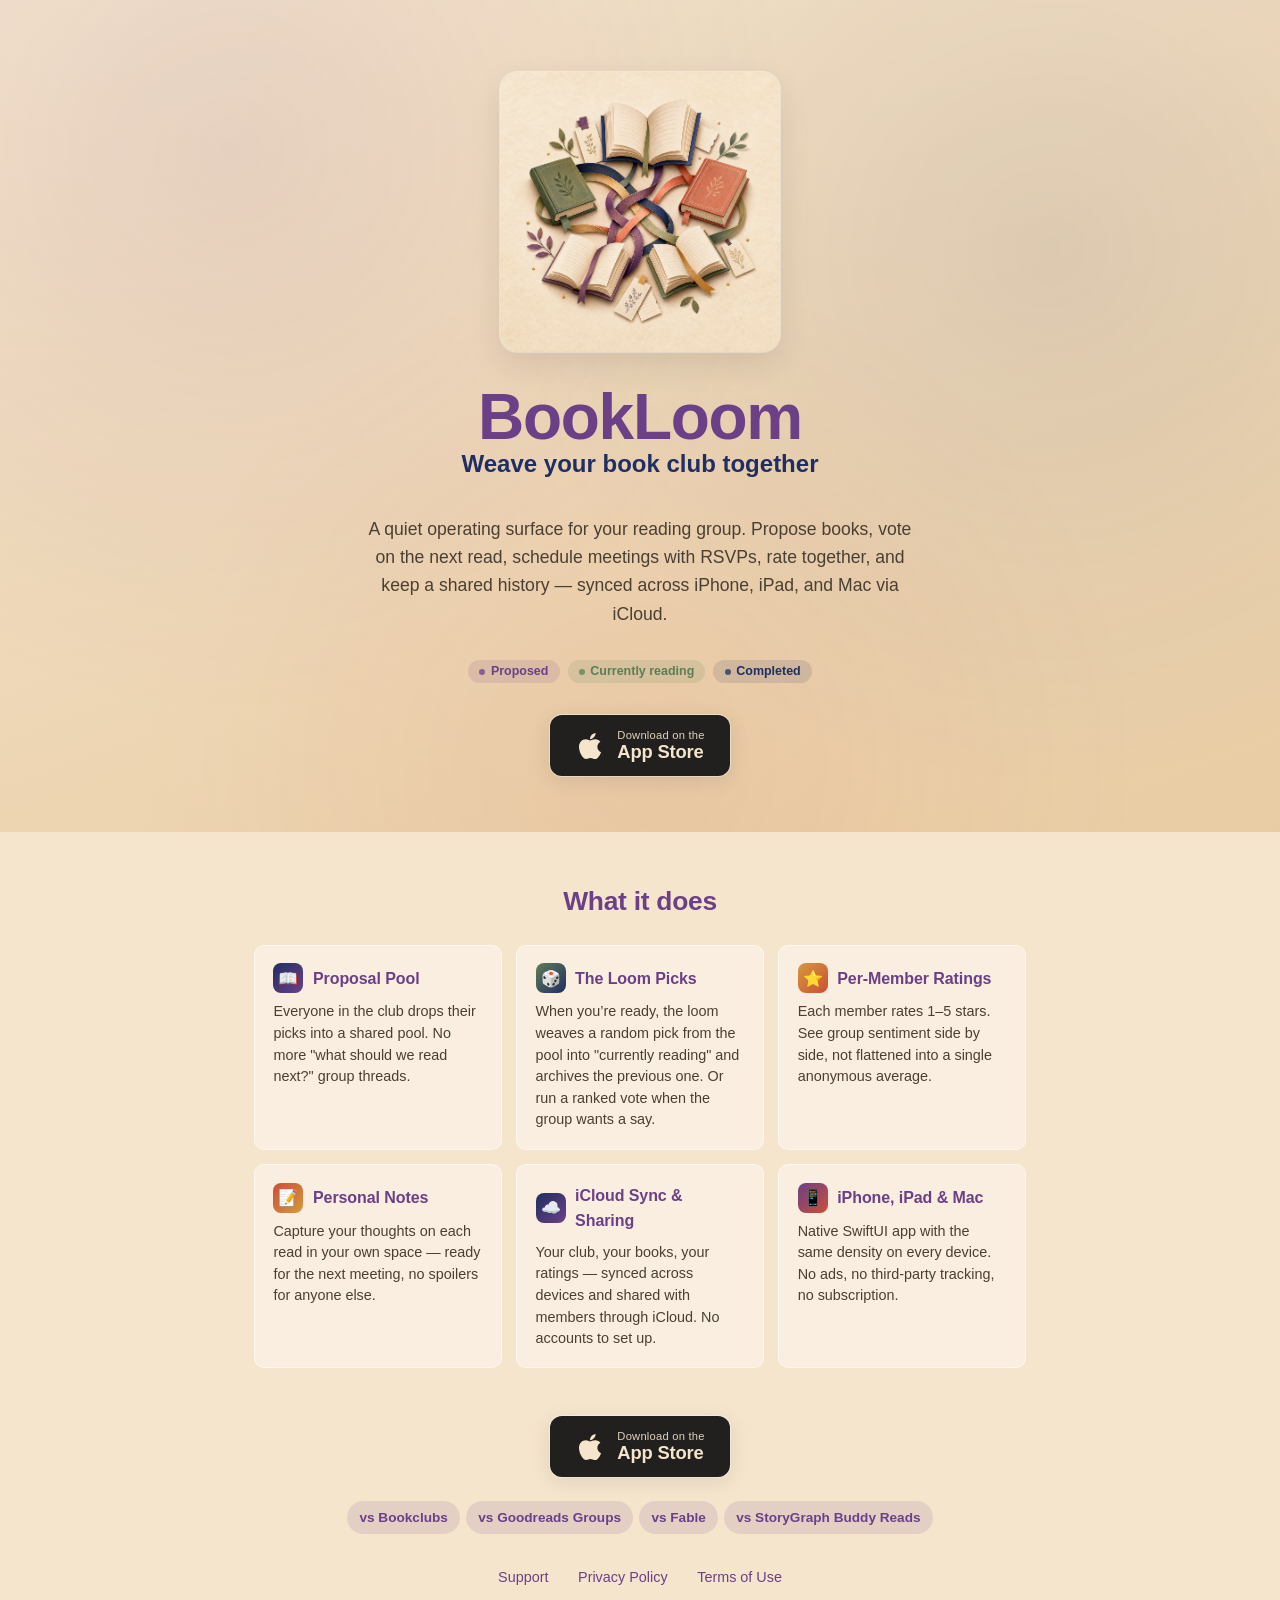
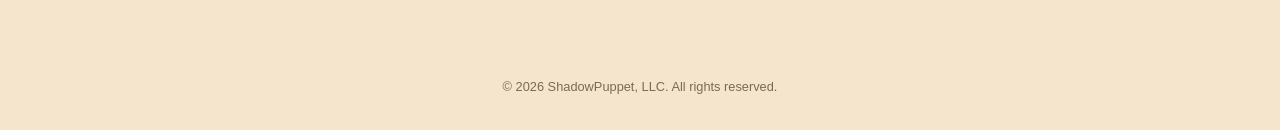
==== commit b53ede1e: "feat: add App Store link, install banner, and download badges now that app is live" ====
--- a/index.html
+++ b/index.html
@@ -9,6 +9,9 @@
     <meta name="description" content="Run your book club without ads or accounts. Propose books, vote on the next read, schedule meetings with RSVPs, and rate together — synced via iCloud.">
     <meta name="keywords" content="book club app, private book club, reading group app, book club voting, ranked choice voting books, book club meetings, RSVP book club, iCloud book club, book club planner, book picker app, book ratings, reading tracker, book club companion, shared reading list, group reading app, book proposal pool, book club ratings, reading group iPhone, reading group iPad, book club Mac">
     <meta name="author" content="ShadowPuppet, LLC">
+
+    <!-- iOS Safari Smart App Banner -->
+    <meta name="apple-itunes-app" content="app-id=6765790616">
 
     <link rel="icon" type="image/png" sizes="128x128" href="assets/favicon-128.png">
     <link rel="apple-touch-icon" href="assets/app-icon-256.png">
@@ -40,8 +43,8 @@
       "applicationSubCategory": "Books",
       "operatingSystem": "iOS 17.0, iPadOS 17.0, macOS 14.0",
       "url": "https://bookloom.shadowpuppet.net/",
-      "downloadUrl": "https://apps.apple.com/app/id6765790616",
-      "installUrl": "https://apps.apple.com/app/id6765790616",
+      "downloadUrl": "https://apps.apple.com/us/app/bookloom-book-club-planner/id6765790616",
+      "installUrl": "https://apps.apple.com/us/app/bookloom-book-club-planner/id6765790616",
       "offers": {
         "@type": "Offer",
         "price": "0",
@@ -70,6 +73,17 @@
     </script>
 </head>
 <body>
+    <!-- Custom install banner: shown on non-Safari mobile (Safari gets the native one via meta tag) -->
+    <div class="install-banner" id="installBanner" role="banner">
+        <button class="close" id="installBannerClose" aria-label="Dismiss install banner">&times;</button>
+        <img class="icon" src="assets/app-icon-256.png" alt="">
+        <div class="info">
+            <strong>BookLoom</strong>
+            <span>Free on the App Store — iPhone, iPad &amp; Mac</span>
+        </div>
+        <a class="get" href="https://apps.apple.com/us/app/bookloom-book-club-planner/id6765790616">Get</a>
+    </div>
+
     <div class="hero">
         <div class="hero-inner">
             <img class="hero-art" src="assets/hero.png" alt="Open books woven together with colored ribbons, surrounded by parchment bookmarks and pressed leaves" width="600" height="600">
@@ -87,10 +101,14 @@
                 <span class="pill completed"><span class="dot"></span>Completed</span>
             </div>
 
-            <a href="mailto:bookloom@shadowpuppet.net?subject=Notify%20me%20when%20BookLoom%20launches" class="coming-soon" aria-label="Email bookloom@shadowpuppet.net to be notified when BookLoom launches">
-                <span class="label-small">Coming soon to the</span>
-                <span class="label-big">App Store</span>
-                <span class="platforms">iPhone · iPad · Mac</span>
+            <a href="https://apps.apple.com/us/app/bookloom-book-club-planner/id6765790616" class="app-store-badge" aria-label="Download BookLoom on the App Store">
+                <svg viewBox="0 0 384 512" xmlns="http://www.w3.org/2000/svg" aria-hidden="true">
+                    <path d="M318.7 268.7c-.2-36.7 16.4-64.4 50-84.8-18.8-26.9-47.2-41.7-84.7-44.6-35.5-2.8-74.3 20.7-88.5 20.7-15 0-49.4-19.7-76.4-19.7C63.3 141.2 4 184.8 4 273.5q0 39.3 14.4 81.2c12.8 36.7 59 126.7 107.2 125.2 25.2-.6 43-17.9 75.8-17.9 31.8 0 48.3 17.9 76.4 17.9 48.6-.7 90.4-82.5 102.6-119.3-65.2-30.7-61.7-90-61.7-91.9zm-56.6-164.2c27.3-32.4 24.8-61.9 24-72.5-24.1 1.4-52 16.4-67.9 34.9-17.5 19.8-27.8 44.3-25.6 71.9 26.1 2 49.9-11.4 69.5-34.3z"/>
+                </svg>
+                <span class="label">
+                    <span class="small">Download on the</span>
+                    <span class="big">App Store</span>
+                </span>
             </a>
         </div>
     </div>
@@ -145,14 +163,15 @@
         </div>
 
         <div class="mid-cta">
-            <a href="mailto:bookloom@shadowpuppet.net?subject=Notify%20me%20when%20BookLoom%20launches" class="coming-soon" aria-label="Email bookloom@shadowpuppet.net to be notified when BookLoom launches">
-                <span class="label-small">Coming soon to the</span>
-                <span class="label-big">App Store</span>
-                <span class="platforms">iPhone · iPad · Mac</span>
+            <a href="https://apps.apple.com/us/app/bookloom-book-club-planner/id6765790616" class="app-store-badge" aria-label="Download BookLoom on the App Store">
+                <svg viewBox="0 0 384 512" xmlns="http://www.w3.org/2000/svg" aria-hidden="true">
+                    <path d="M318.7 268.7c-.2-36.7 16.4-64.4 50-84.8-18.8-26.9-47.2-41.7-84.7-44.6-35.5-2.8-74.3 20.7-88.5 20.7-15 0-49.4-19.7-76.4-19.7C63.3 141.2 4 184.8 4 273.5q0 39.3 14.4 81.2c12.8 36.7 59 126.7 107.2 125.2 25.2-.6 43-17.9 75.8-17.9 31.8 0 48.3 17.9 76.4 17.9 48.6-.7 90.4-82.5 102.6-119.3-65.2-30.7-61.7-90-61.7-91.9zm-56.6-164.2c27.3-32.4 24.8-61.9 24-72.5-24.1 1.4-52 16.4-67.9 34.9-17.5 19.8-27.8 44.3-25.6 71.9 26.1 2 49.9-11.4 69.5-34.3z"/>
+                </svg>
+                <span class="label">
+                    <span class="small">Download on the</span>
+                    <span class="big">App Store</span>
+                </span>
             </a>
-            <div class="notify-line">
-                Want a heads-up at launch? Email <a href="mailto:bookloom@shadowpuppet.net">bookloom@shadowpuppet.net</a> or visit <a href="support.html">Support</a>.
-            </div>
         </div>
 
         <div class="vs-nav" aria-label="Compare BookLoom with other book club apps">
@@ -172,5 +191,32 @@
     <footer>
         &copy; 2026 ShadowPuppet, LLC. All rights reserved.
     </footer>
+
+    <script>
+        (function() {
+            var banner = document.getElementById('installBanner');
+            var closeBtn = document.getElementById('installBannerClose');
+            if (!banner || !closeBtn) return;
+
+            var DISMISSED_KEY = 'bookloom_install_banner_dismissed';
+            var ua = navigator.userAgent;
+            var isMobile = /Mobi|Android|iPhone|iPad|iPod/i.test(ua) || window.innerWidth < 768;
+            var isIOS = /iPad|iPhone|iPod/.test(ua);
+            var isSafari = /^((?!chrome|android|crios|fxios|edgios).)*safari/i.test(ua);
+            var nativeBannerWillShow = isIOS && isSafari;
+
+            var dismissed = false;
+            try { dismissed = window.localStorage.getItem(DISMISSED_KEY) === '1'; } catch (e) {}
+
+            if (isMobile && !nativeBannerWillShow && !dismissed) {
+                banner.classList.add('visible');
+            }
+
+            closeBtn.addEventListener('click', function() {
+                banner.classList.remove('visible');
+                try { window.localStorage.setItem(DISMISSED_KEY, '1'); } catch (e) {}
+            });
+        })();
+    </script>
 </body>
 </html>
--- a/assets/site.css
+++ b/assets/site.css
@@ -54,6 +54,119 @@
 }
 a { color: var(--plum); }
 
+/* ---------- Custom mobile install banner ---------- */
+.install-banner {
+    display: none;
+    position: sticky;
+    top: 0;
+    z-index: 100;
+    background: rgba(33, 32, 31, 0.93);
+    border-bottom: 1px solid rgba(107, 64, 135, 0.25);
+    padding: 0.65rem 0.85rem;
+    padding-top: max(0.65rem, env(safe-area-inset-top));
+    align-items: center;
+    gap: 0.75rem;
+    backdrop-filter: saturate(180%) blur(14px);
+    -webkit-backdrop-filter: saturate(180%) blur(14px);
+}
+@media (prefers-color-scheme: dark) {
+    .install-banner {
+        background: rgba(23, 21, 25, 0.93);
+        border-bottom-color: rgba(194, 145, 214, 0.25);
+    }
+}
+.install-banner.visible { display: flex; }
+.install-banner .close {
+    background: transparent;
+    border: 0;
+    color: #b8a088;
+    font-size: 1.4rem;
+    line-height: 1;
+    padding: 0.3rem 0.5rem;
+    cursor: pointer;
+    border-radius: 50%;
+}
+.install-banner .close:hover { color: #C291D6; }
+.install-banner .icon {
+    width: 46px;
+    height: 46px;
+    border-radius: 11px;
+    flex-shrink: 0;
+    object-fit: cover;
+}
+.install-banner .info { flex: 1; min-width: 0; }
+.install-banner .info strong {
+    color: #C291D6;
+    font-size: 0.92rem;
+    display: block;
+    font-weight: 700;
+}
+.install-banner .info span {
+    font-size: 0.75rem;
+    color: #b8a088;
+    display: block;
+    white-space: nowrap;
+    overflow: hidden;
+    text-overflow: ellipsis;
+}
+.install-banner .get {
+    background: var(--plum);
+    color: #F6E5CD;
+    text-decoration: none;
+    font-weight: 800;
+    font-size: 0.78rem;
+    padding: 0.5rem 1rem;
+    border-radius: 20px;
+    text-transform: uppercase;
+    letter-spacing: 0.04em;
+    flex-shrink: 0;
+}
+
+/* ---------- Apple-styled download badge ---------- */
+.app-store-badge {
+    display: inline-flex;
+    align-items: center;
+    gap: 0.75rem;
+    background: var(--ink);
+    color: var(--paper);
+    text-decoration: none;
+    padding: 0.85rem 1.6rem;
+    border-radius: 12px;
+    font-weight: 600;
+    transition: transform 0.15s ease, box-shadow 0.15s ease;
+    box-shadow: 0 4px 20px var(--shadow-ink), 0 0 0 1px var(--card-stroke);
+    min-height: 56px;
+}
+.app-store-badge:hover {
+    transform: translateY(-2px);
+    box-shadow: 0 8px 28px rgba(107, 64, 135, 0.25), 0 0 0 1px rgba(107, 64, 135, 0.3);
+}
+.app-store-badge:active { transform: translateY(0); }
+.app-store-badge svg {
+    width: 30px;
+    height: 30px;
+    flex-shrink: 0;
+    fill: currentColor;
+}
+.app-store-badge .label {
+    display: flex;
+    flex-direction: column;
+    text-align: left;
+    line-height: 1.1;
+}
+.app-store-badge .label .small {
+    font-size: 0.7rem;
+    opacity: 0.9;
+    font-weight: 400;
+    letter-spacing: 0.02em;
+}
+.app-store-badge .label .big {
+    font-size: 1.15rem;
+    font-weight: 600;
+    letter-spacing: -0.01em;
+    margin-top: 1px;
+}
+
 /* ---------- Hero (mirrors BookLoomStyle.screenGradient) ---------- */
 .hero {
     background:
@@ -147,44 +260,6 @@
 .pill.coral    { color: var(--coral);  background: rgba(204, 79, 54, 0.13); }
 .pill .dot { width: 6px; height: 6px; border-radius: 50%; background: currentColor; opacity: 0.75; }
 
-/* ---------- Coming-soon CTA ---------- */
-.coming-soon {
-    display: inline-flex;
-    flex-direction: column;
-    align-items: center;
-    gap: 0.45rem;
-    background: var(--ink);
-    color: var(--paper);
-    text-decoration: none;
-    padding: 1rem 1.8rem;
-    border-radius: 14px;
-    font-weight: 600;
-    box-shadow: 0 8px 28px var(--shadow-ink);
-    min-height: 64px;
-    transition: transform 0.15s ease, box-shadow 0.15s ease;
-}
-.coming-soon:hover {
-    transform: translateY(-2px);
-    box-shadow: 0 12px 32px var(--shadow-ink);
-}
-.coming-soon .label-small {
-    font-size: 0.7rem;
-    text-transform: uppercase;
-    letter-spacing: 0.14em;
-    opacity: 0.78;
-    font-weight: 500;
-}
-.coming-soon .label-big {
-    font-size: 1.1rem;
-    font-weight: 600;
-    letter-spacing: -0.01em;
-}
-.coming-soon .platforms {
-    font-size: 0.78rem;
-    opacity: 0.7;
-    font-weight: 400;
-}
-
 /* ---------- Content ---------- */
 .content {
     max-width: 820px;
@@ -250,17 +325,11 @@
     line-height: 1.5;
 }
 
-/* ---------- Mid CTA + notify ---------- */
+/* ---------- Mid CTA ---------- */
 .mid-cta {
     text-align: center;
     margin: clamp(2rem, 6vw, 3rem) 0 1rem;
 }
-.mid-cta .notify-line {
-    margin-top: 0.9rem;
-    font-size: 0.9rem;
-    color: var(--muted);
-}
-.mid-cta .notify-line a { font-weight: 600; }
 
 .links {
     text-align: center;
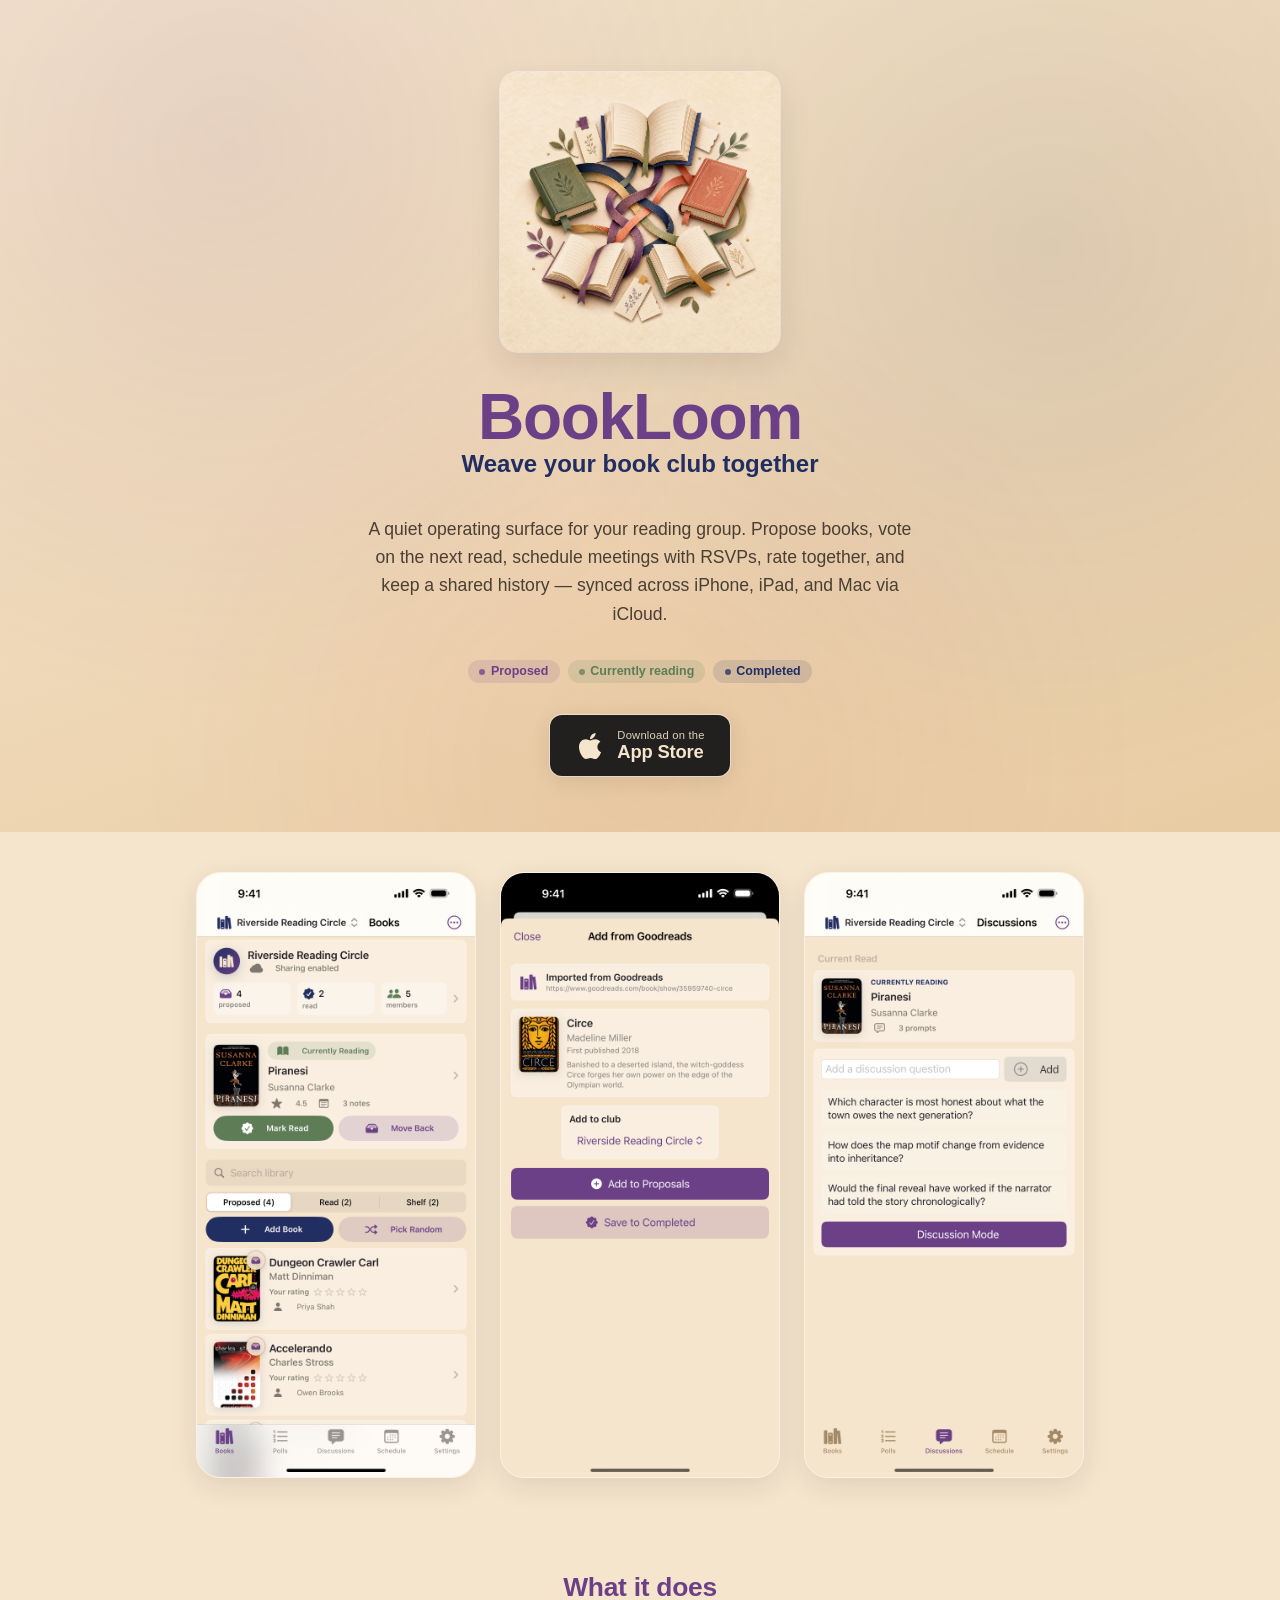
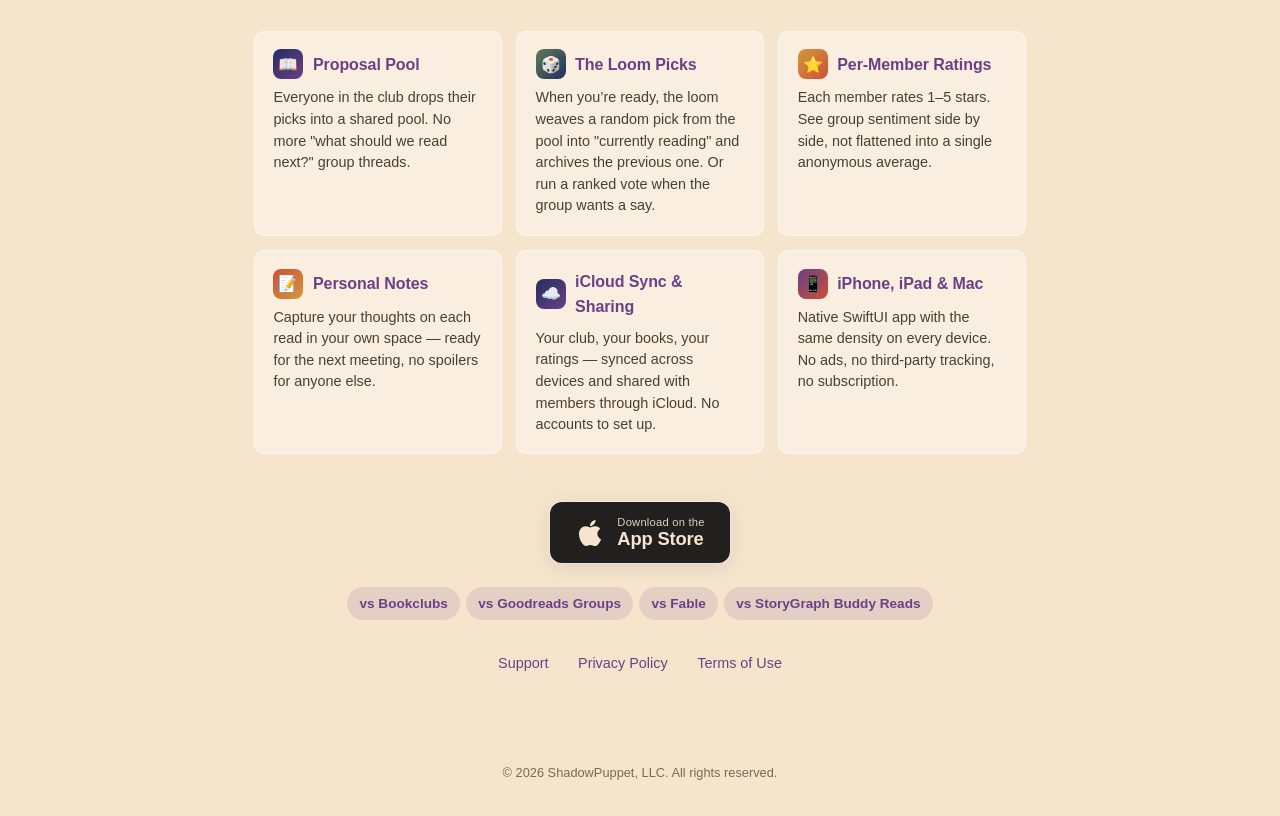
==== commit 951de6a2: "feat: add iPhone screenshots (books, import, discussions) to hero section" ====
--- a/index.html
+++ b/index.html
@@ -17,6 +17,69 @@
     <link rel="apple-touch-icon" href="assets/app-icon-256.png">
     <link rel="manifest" href="/manifest.webmanifest">
     <link rel="stylesheet" href="/assets/site.css">
+
+    <style>
+        /* Install banner + App Store badge — inline to avoid cache-split with HTML */
+        .install-banner {
+            display: none;
+            position: sticky;
+            top: 0;
+            z-index: 100;
+            background: rgba(33, 32, 31, 0.93);
+            border-bottom: 1px solid rgba(107, 64, 135, 0.25);
+            padding: 0.65rem 0.85rem;
+            padding-top: max(0.65rem, env(safe-area-inset-top));
+            align-items: center;
+            gap: 0.75rem;
+            backdrop-filter: saturate(180%) blur(14px);
+            -webkit-backdrop-filter: saturate(180%) blur(14px);
+        }
+        @media (prefers-color-scheme: dark) {
+            .install-banner { background: rgba(23, 21, 25, 0.93); border-bottom-color: rgba(194, 145, 214, 0.25); }
+        }
+        .install-banner.visible { display: flex; }
+        .install-banner .close {
+            background: transparent; border: 0; color: #b8a088;
+            font-size: 1.4rem; line-height: 1; padding: 0.3rem 0.5rem;
+            cursor: pointer; border-radius: 50%;
+        }
+        .install-banner .close:hover { color: #C291D6; }
+        .install-banner .icon {
+            width: 46px; height: 46px; border-radius: 11px;
+            flex-shrink: 0; object-fit: cover;
+        }
+        .install-banner .info { flex: 1; min-width: 0; }
+        .install-banner .info strong {
+            color: #C291D6; font-size: 0.92rem; display: block; font-weight: 700;
+        }
+        .install-banner .info span {
+            font-size: 0.75rem; color: #b8a088; display: block;
+            white-space: nowrap; overflow: hidden; text-overflow: ellipsis;
+        }
+        .install-banner .get {
+            background: #6B4087; color: #F6E5CD; text-decoration: none;
+            font-weight: 800; font-size: 0.78rem; padding: 0.5rem 1rem;
+            border-radius: 20px; text-transform: uppercase; letter-spacing: 0.04em;
+            flex-shrink: 0;
+        }
+        .hero .app-store-badge, .mid-cta .app-store-badge {
+            display: inline-flex; align-items: center; gap: 0.75rem;
+            background: var(--ink); color: var(--paper); text-decoration: none;
+            padding: 0.85rem 1.6rem; border-radius: 12px; font-weight: 600;
+            transition: transform 0.15s ease, box-shadow 0.15s ease;
+            box-shadow: 0 4px 20px var(--shadow-ink), 0 0 0 1px var(--card-stroke);
+            min-height: 56px;
+        }
+        .hero .app-store-badge:hover, .mid-cta .app-store-badge:hover {
+            transform: translateY(-2px);
+            box-shadow: 0 8px 28px rgba(107, 64, 135, 0.25), 0 0 0 1px rgba(107, 64, 135, 0.3);
+        }
+        .hero .app-store-badge:active, .mid-cta .app-store-badge:active { transform: translateY(0); }
+        .app-store-badge svg { width: 30px; height: 30px; flex-shrink: 0; fill: currentColor; }
+        .app-store-badge .label { display: flex; flex-direction: column; text-align: left; line-height: 1.1; }
+        .app-store-badge .label .small { font-size: 0.7rem; opacity: 0.9; font-weight: 400; letter-spacing: 0.02em; }
+        .app-store-badge .label .big { font-size: 1.15rem; font-weight: 600; letter-spacing: -0.01em; margin-top: 1px; }
+    </style>
 
     <!-- Social sharing -->
     <meta property="og:title" content="BookLoom — Private Book Club App with Voting, Meetings &amp; iCloud Sync">
@@ -54,7 +117,7 @@
       "author": { "@type": "Organization", "name": "ShadowPuppet, LLC" },
       "publisher": { "@type": "Organization", "name": "ShadowPuppet, LLC" },
       "image": "https://bookloom.shadowpuppet.net/assets/hero.png",
-      "screenshot": "https://bookloom.shadowpuppet.net/assets/hero.png",
+      "screenshot": "https://bookloom.shadowpuppet.net/assets/screenshots/01_books.png",
       "featureList": [
         "Shared proposal pool — every member submits books",
         "Random Loom Picks rotation",
@@ -113,6 +176,12 @@
         </div>
     </div>
 
+    <div class="screenshots">
+        <img src="assets/screenshots/01_books.png" alt="BookLoom book library" loading="lazy">
+        <img src="assets/screenshots/03_import.png" alt="BookLoom book import" loading="lazy">
+        <img src="assets/screenshots/07_discussions.png" alt="BookLoom discussion prompts" loading="lazy">
+    </div>
+
     <div class="content">
         <div class="features">
             <h2>What it does</h2>
--- a/assets/site.css
+++ b/assets/site.css
@@ -260,6 +260,39 @@
 .pill.coral    { color: var(--coral);  background: rgba(204, 79, 54, 0.13); }
 .pill .dot { width: 6px; height: 6px; border-radius: 50%; background: currentColor; opacity: 0.75; }
 
+/* ---------- Screenshots ---------- */
+.screenshots {
+    display: flex;
+    justify-content: center;
+    gap: 1.5rem;
+    max-width: 1100px;
+    margin: clamp(1.5rem, 4vw, 2.5rem) auto;
+    padding: 0 1rem;
+}
+.screenshots img {
+    flex: 1;
+    min-width: 0;
+    max-width: 280px;
+    height: auto;
+    border-radius: 24px;
+    box-shadow: 0 8px 28px var(--shadow-ink);
+    border: 1px solid var(--card-stroke);
+}
+@media (max-width: 700px) {
+    .screenshots {
+        justify-content: flex-start;
+        overflow-x: auto;
+        scroll-snap-type: x mandatory;
+        -webkit-overflow-scrolling: touch;
+        scrollbar-width: none;
+        max-width: 100%;
+        gap: 1rem;
+        padding: 0 1rem;
+    }
+    .screenshots::-webkit-scrollbar { display: none; }
+    .screenshots img { flex: 0 0 78%; max-width: none; scroll-snap-align: start; }
+}
+
 /* ---------- Content ---------- */
 .content {
     max-width: 820px;
